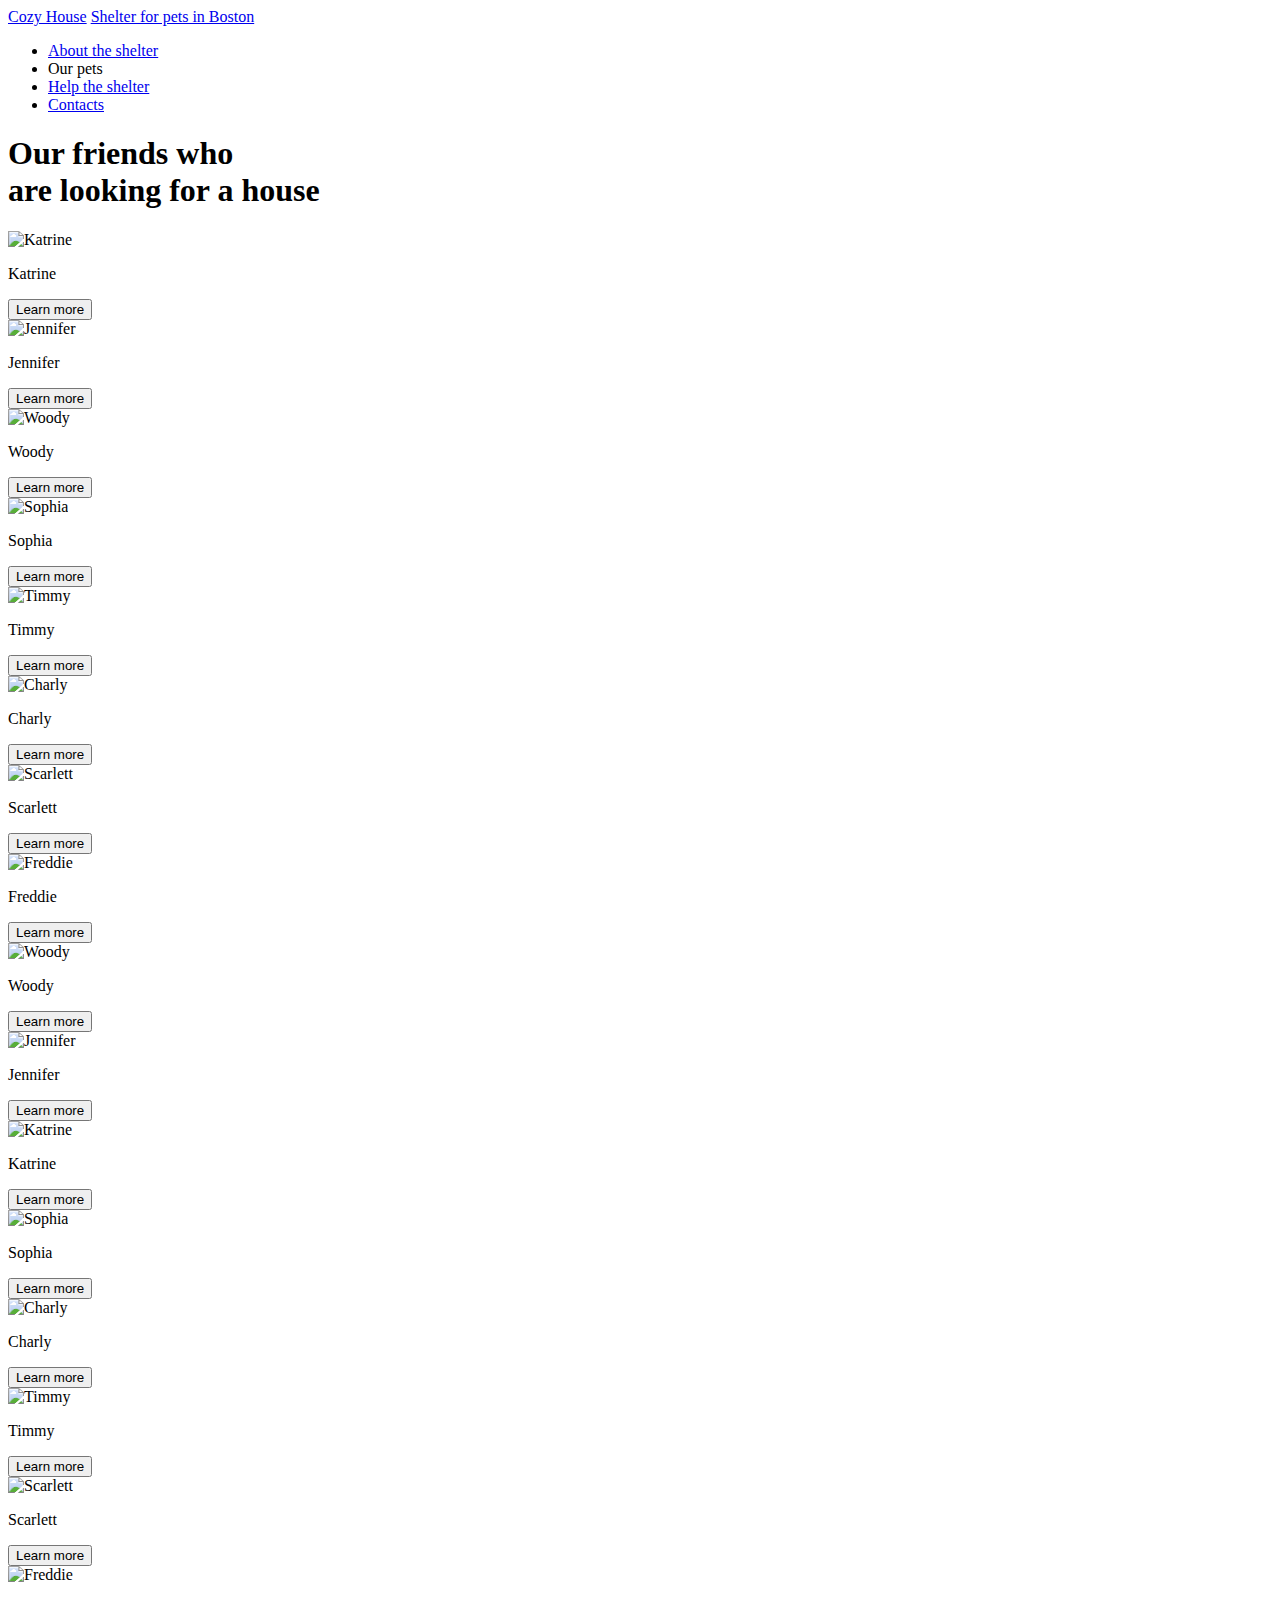
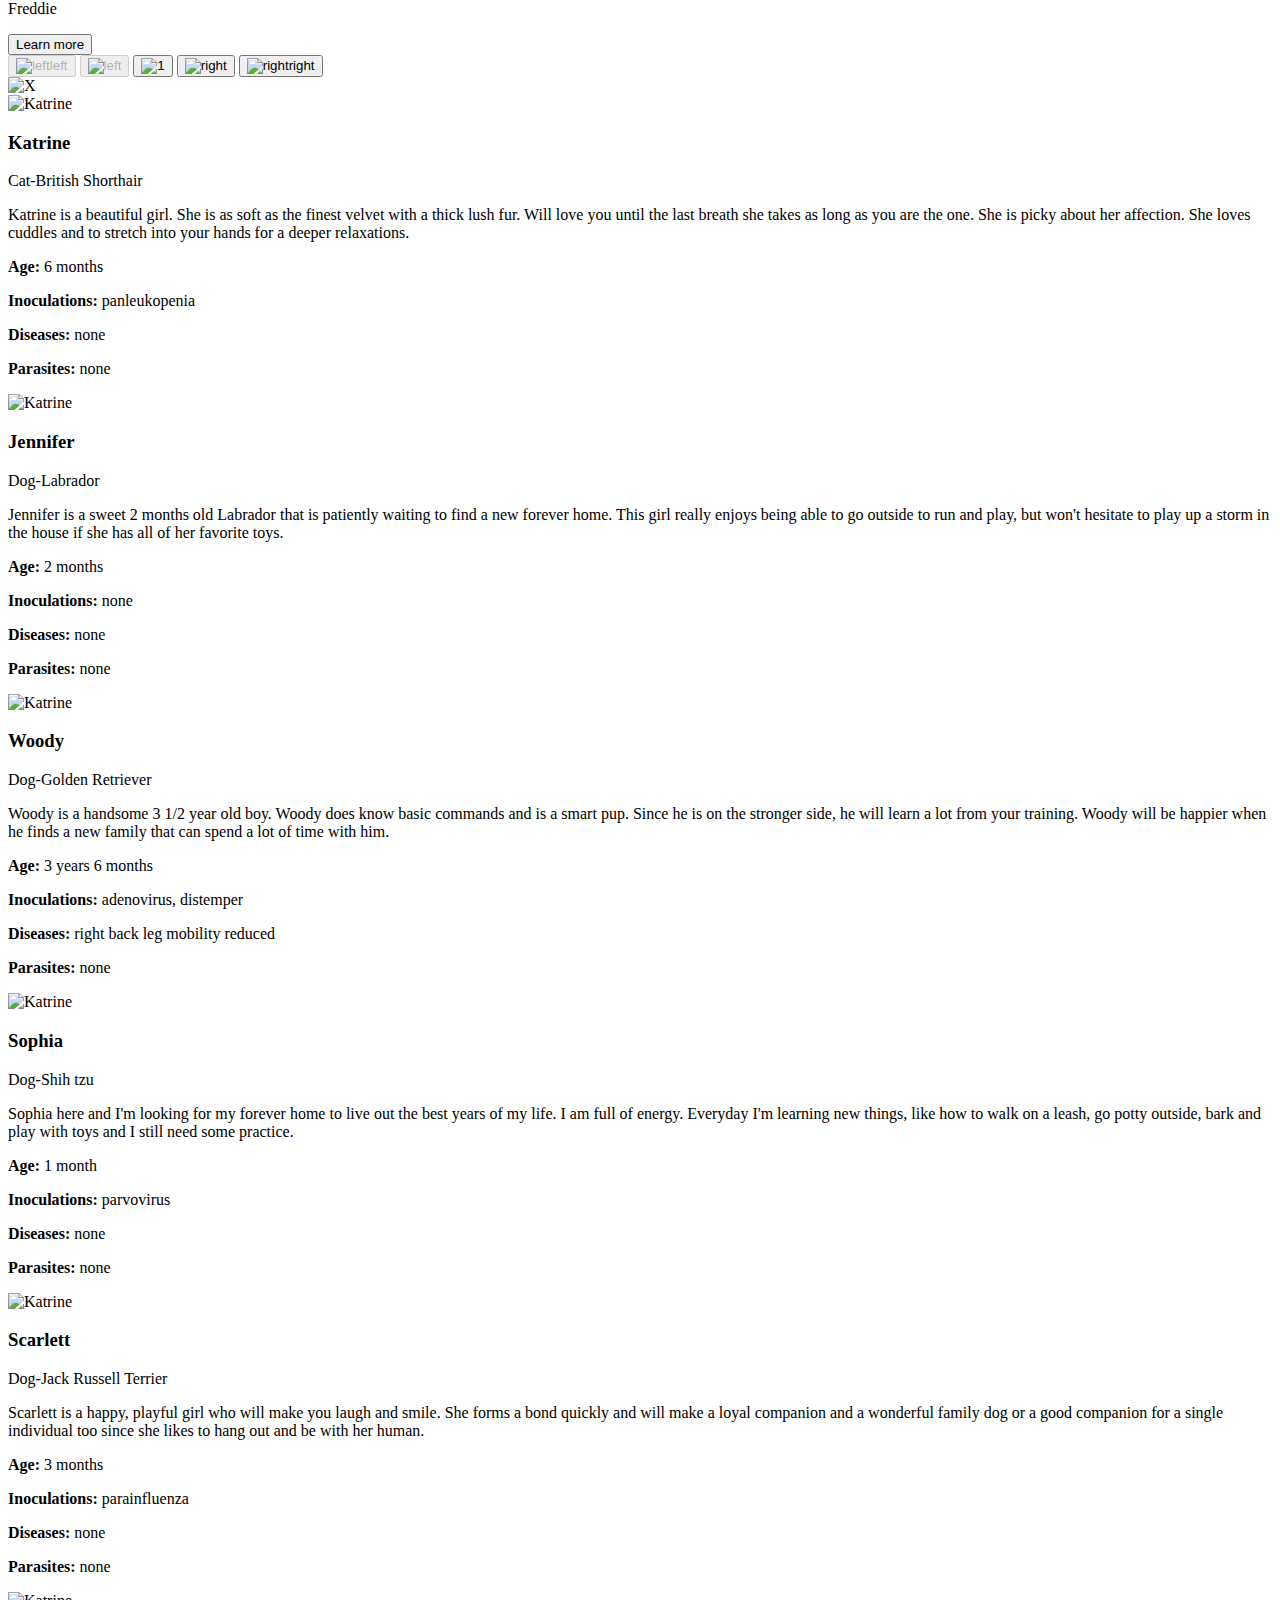
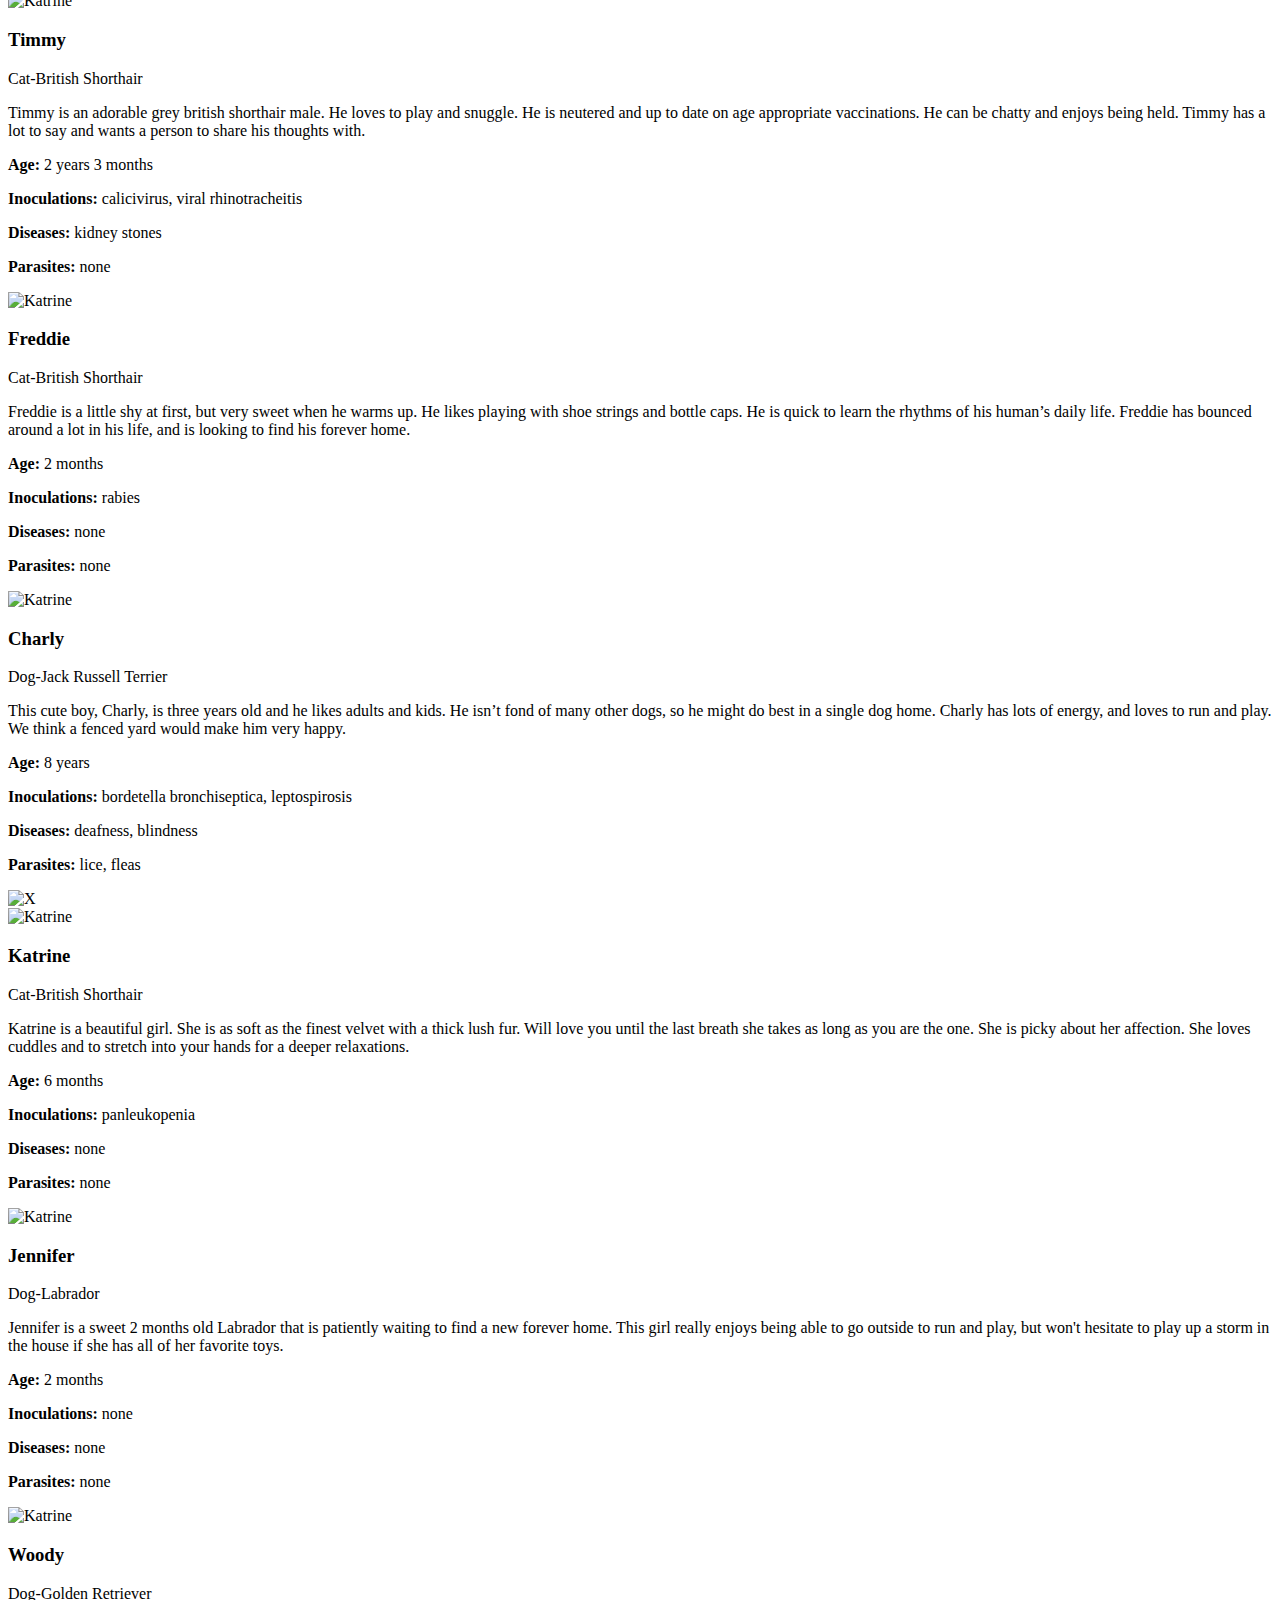
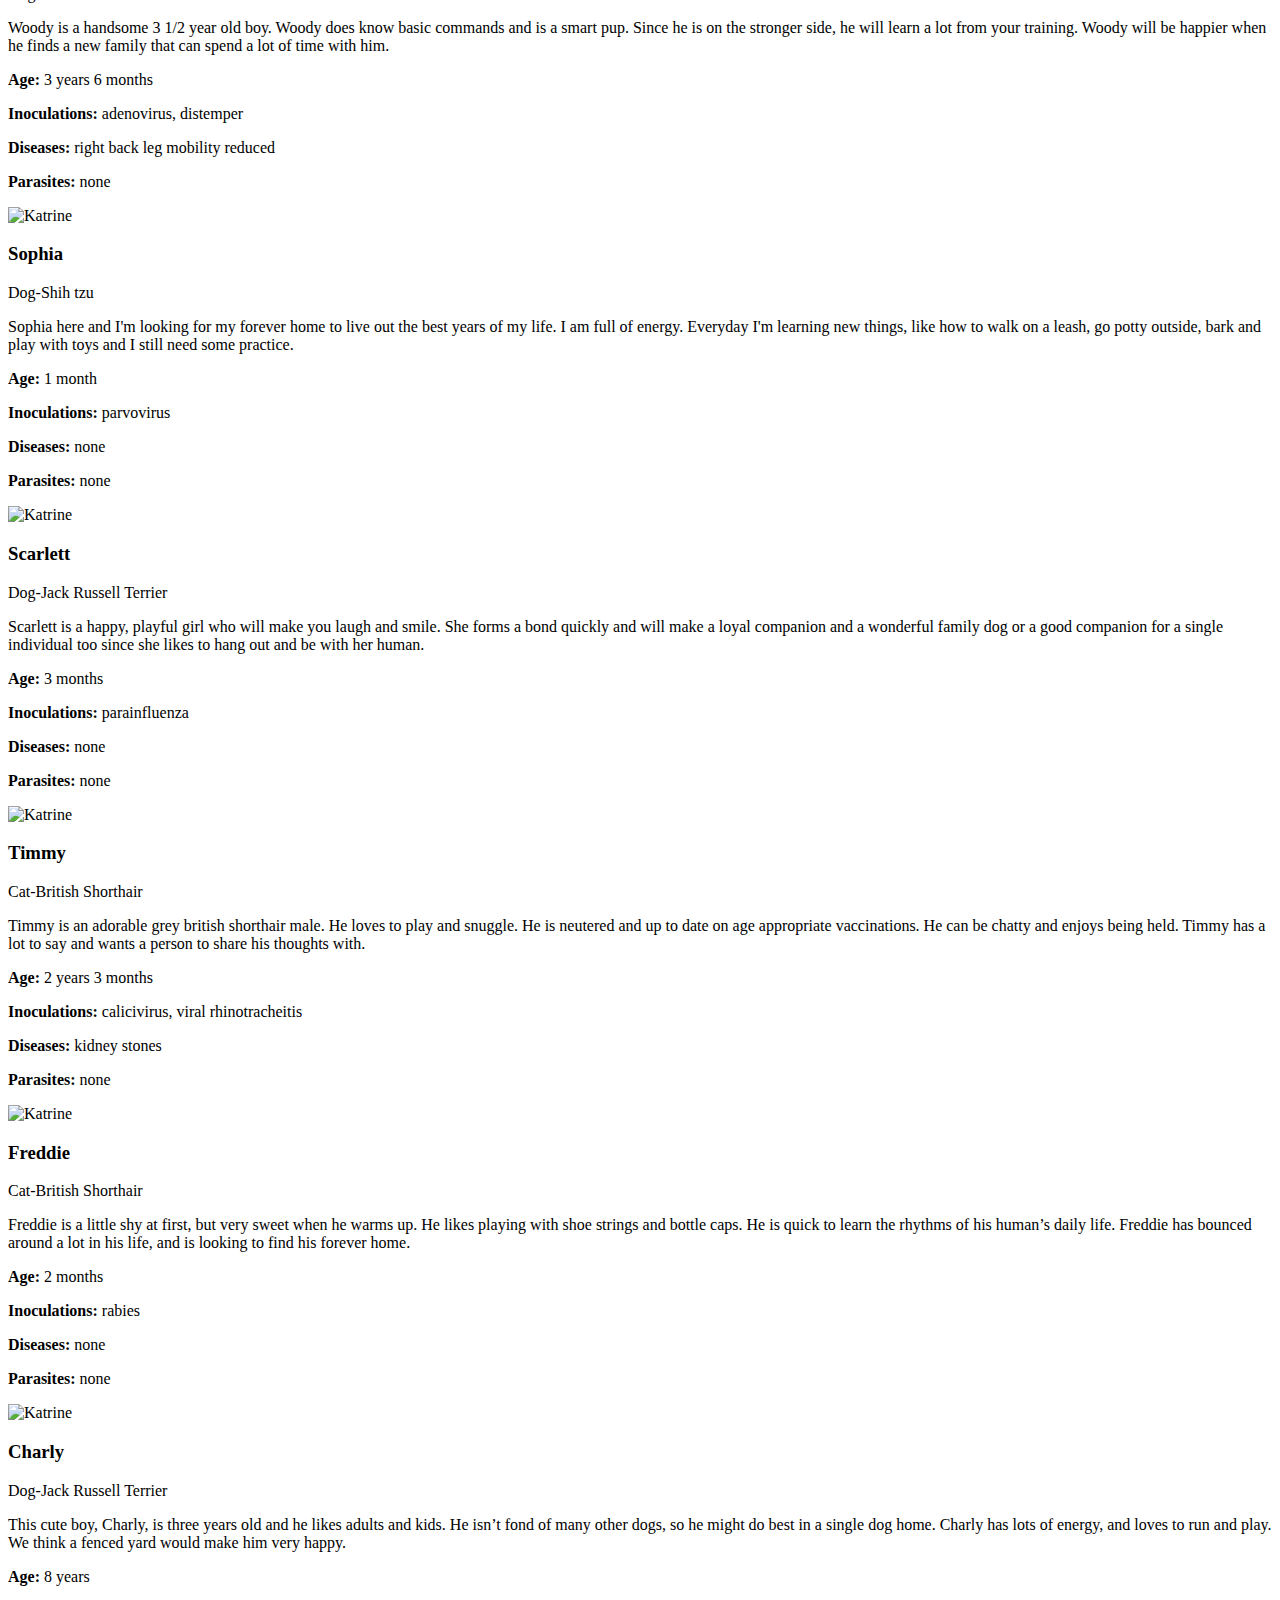
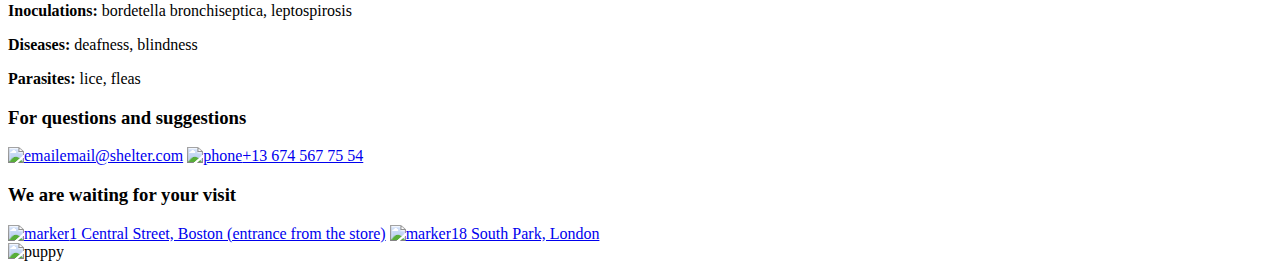
==== page.html @ 62022438 "feat: add html css js file" ====
<!DOCTYPE html>
<html lang="en">
<head>
    <meta charset="UTF-8">
    <meta http-equiv="X-UA-Compatible" content="IE=edge">
    <meta name="viewport" content="width=device-width, initial-scale=1.0">
    <title>Our pets</title>
    <link href="/danyn7-JSFE2023Q1/shelter/pagestyle.css" rel="stylesheet">
    <link rel="icon" href="/danyn7-JSFE2023Q1/shelter/favicon.ico">
</head>
<body>
    <div class="container">
        <header class="header">
            <div class="header__logo">
              <a class="header__logo__up" href="/danyn7-JSFE2023Q1/shelter/index.html">Cozy House</a>
              <a class="header__logo__down" href="/danyn7-JSFE2023Q1/shelter/index.html">Shelter for pets in Boston</a>
            </div>
            <nav class="navigation">
              <ul class="navigation__order">
                <li id="tap_mobile1"><a href="/danyn7-JSFE2023Q1/shelter/index.html" class="navigation__order__link navigation__order_interactive">About the shelter</a></li>
                <li class="navigation__order_underline" id="tap_mobile2"><a class="navigation__order__link navigation__order__link_color">Our pets</a></li>
                <li id="tap_mobile3"><a href="/danyn7-JSFE2023Q1/shelter/index.html#help-link" class="navigation__order__link navigation__order_interactive">Help the shelter</a></li>
                <li id="tap_mobile4"><a href="#footer-link" class="navigation__order__link navigation__order_interactive">Contacts</a></li>
              </ul>
            </nav>
            <span class="hamburger">
              <span class="hamburger__line"></span>
            </span>
        </header>
        <div class="ourfriends">
            <div class="ourfriends__container">
             
             <h1 class="ourfriends__text__h1">Our friends who <br> are looking for a house</h1>
             
             <div class="ourfriends__card">
              
               <div class="ourfriends__card__pet">
                  <div class="blocks">
                  <div class="block-flex">
                  <div class="ourfriends__card__pet__container" id="Pet11">
                      <img src="/danyn7-JSFE2023Q1/shelter/assets/img/pets-katrine.png" alt="Katrine">
                      <p class="ourfriends__card__pet__p">Katrine</p>
                      <button class="ourfriends__card__pet__button">Learn more</button>
                  </div>
                  <div class="ourfriends__card__pet__container" id="Pet22">
                      <img src="/danyn7-JSFE2023Q1/shelter/assets/img/pets-jennifer.png" alt="Jennifer">
                      <p class="ourfriends__card__pet__p">Jennifer</p>
                      <button class="ourfriends__card__pet__button">Learn more</button>
                  </div>
                  <div class="ourfriends__card__pet__container" id="Pet33">
                      <img src="/danyn7-JSFE2023Q1/shelter/assets/img/pets-woody.png" alt="Woody">
                      <p class="ourfriends__card__pet__p">Woody</p>
                      <button class="ourfriends__card__pet__button">Learn more</button>
                  </div>
                  <div class="ourfriends__card__pet__container mobile_delete" id="Pet44">
                    <img src="/danyn7-JSFE2023Q1/shelter/assets/img/sophia.png" alt="Sophia">
                    <p class="ourfriends__card__pet__p">Sophia</p>
                    <button class="ourfriends__card__pet__button">Learn more</button>
                </div>
                <div class="ourfriends__card__pet__container card_margin mobile_delete" id="Pet55">
                    <img src="/danyn7-JSFE2023Q1/shelter/assets/img/pets-timmy.png" alt="Timmy">
                    <p class="ourfriends__card__pet__p">Timmy</p>
                    <button class="ourfriends__card__pet__button">Learn more</button>
                </div>
                <div class="ourfriends__card__pet__container card_margin mobile_delete" id="Pet66">
                    <img src="/danyn7-JSFE2023Q1/shelter/assets/img/pets-charly.png" alt="Charly">
                    <p class="ourfriends__card__pet__p">Charly</p>
                    <button class="ourfriends__card__pet__button">Learn more</button>
                </div>
                <div class="ourfriends__card__pet__container card_margin tablet_mod mobile_delete" id="Pet77">
                    <img src="/danyn7-JSFE2023Q1/shelter/assets/img/pets-scarlet.png" alt="Scarlett">
                    <p class="ourfriends__card__pet__p">Scarlett</p>
                    <button class="ourfriends__card__pet__button">Learn more</button>
                </div>
                <div class="ourfriends__card__pet__container card_margin tablet_mod mobile_delete" id="Pet88">
                    <img src="/danyn7-JSFE2023Q1/shelter/assets/img/freddie.png" alt="Freddie">
                    <p class="ourfriends__card__pet__p">Freddie</p>
                    <button class="ourfriends__card__pet__button">Learn more</button>
                </div>
                </div>
                </div>
                <div class="blocks">
                  <div class="block-flex">
                  <div class="ourfriends__card__pet__container" id="Pet333">
                      <img src="/danyn7-JSFE2023Q1/shelter/assets/img/pets-woody.png" alt="Woody">
                      <p class="ourfriends__card__pet__p">Woody</p>
                      <button class="ourfriends__card__pet__button">Learn more</button>
                  </div>
                  <div class="ourfriends__card__pet__container" id="Pet222">
                      <img src="/danyn7-JSFE2023Q1/shelter/assets/img/pets-jennifer.png" alt="Jennifer">
                      <p class="ourfriends__card__pet__p">Jennifer</p>
                      <button class="ourfriends__card__pet__button">Learn more</button>
                  </div>
                  <div class="ourfriends__card__pet__container" id="Pet111">
                    <img src="/danyn7-JSFE2023Q1/shelter/assets/img/pets-katrine.png" alt="Katrine">
                    <p class="ourfriends__card__pet__p">Katrine</p>
                    <button class="ourfriends__card__pet__button">Learn more</button>
                  </div>
                  <div class="ourfriends__card__pet__container mobile_delete" id="Pet444">
                    <img src="/danyn7-JSFE2023Q1/shelter/assets/img/sophia.png" alt="Sophia">
                    <p class="ourfriends__card__pet__p">Sophia</p>
                    <button class="ourfriends__card__pet__button">Learn more</button>
                </div>
                
                <div class="ourfriends__card__pet__container card_margin mobile_delete" id="Pet666">
                    <img src="/danyn7-JSFE2023Q1/shelter/assets/img/pets-charly.png" alt="Charly">
                    <p class="ourfriends__card__pet__p">Charly</p>
                    <button class="ourfriends__card__pet__button">Learn more</button>
                </div>
                <div class="ourfriends__card__pet__container card_margin mobile_delete" id="Pet555">
                  <img src="/danyn7-JSFE2023Q1/shelter/assets/img/pets-timmy.png" alt="Timmy">
                  <p class="ourfriends__card__pet__p">Timmy</p>
                  <button class="ourfriends__card__pet__button">Learn more</button>
                </div>
                
                <div class="ourfriends__card__pet__container card_margin tablet_mod mobile_delete" id="Pet777">
                    <img src="/danyn7-JSFE2023Q1/shelter/assets/img/pets-scarlet.png" alt="Scarlett">
                    <p class="ourfriends__card__pet__p">Scarlett</p>
                    <button class="ourfriends__card__pet__button">Learn more</button>
                </div>
                <div class="ourfriends__card__pet__container card_margin tablet_mod mobile_delete" id="Pet888">
                    <img src="/danyn7-JSFE2023Q1/shelter/assets/img/freddie.png" alt="Freddie">
                    <p class="ourfriends__card__pet__p">Freddie</p>
                    <button class="ourfriends__card__pet__button">Learn more</button>
                </div>
                </div>
                </div>
               </div>
               
             </div>
             <div class="ourfriends__button">
               <button class="ourfriends__button__doubleleft" disabled="disabled" id="pagination-but-LL"><img src="/danyn7-JSFE2023Q1/shelter/assets/svg/leftleft.svg" alt="leftleft" id="pagination-but-LL-Img"></button>
               <button class="ourfriends__button__left" disabled="disabled" id="pagination-but-L" ><img src="/danyn7-JSFE2023Q1/shelter/assets/svg/left.svg" alt="left" id="pagination-but-L-Img"></button>
               <button class="ourfriends__button__1" id="pagination-but-1" ><img src="/danyn7-JSFE2023Q1/shelter/assets/svg/1.svg" alt="1"></button>
               <button class="ourfriends__button__right" id="pagination-but-R" ><img src="/danyn7-JSFE2023Q1/shelter/assets/svg/right.svg" alt="right" id="pagination-but-R-Img"></button>
               <button class="ourfriends__button__doubleright" id="pagination-but-RR"><img src="/danyn7-JSFE2023Q1/shelter/assets/svg/rightright.svg" alt="rightright" id="pagination-but-RR-Img"></button>
             </div>
            </div>
            <div class="hidden" id="closeIcon2"><img src="/danyn7-JSFE2023Q1/shelter/assets/svg/VectorX.svg" alt="X" class="VectorXXX"></div>
      <div class="hidden window_dark_close" id="pet11window">
      <div class="pet_window_img">
        <img src="/danyn7-JSFE2023Q1/shelter/assets/img/pets-katrine.png" alt="Katrine">
      </div> 
      <div class="pet_window_text">
        <div class="pet_window_text_container">
          <div class="pet_window_text_container_name">
          <h3 class="pet_window_text_container_h3">Katrine</h3>
          <p class="pet_window_text_container_p1">Cat-British Shorthair</p>
          </div>
          <div>
          <p class="pet_window_text_container_p2">Katrine is a beautiful girl. She is as soft as the finest velvet with a thick lush fur. Will love you until the last breath she takes as long as you are the one. She is picky about her affection. She loves cuddles and to stretch into your hands for a deeper relaxations.</p>
          </div>
          <div class="pet_window_text_container_age">
          <p class="pet_window_text_container_p3"><b>Age:</b> 6 months</p>
          <p class="pet_window_text_container_p4"><b>Inoculations:</b> panleukopenia</p>
          <p class="pet_window_text_container_p5"><b>Diseases:</b> none</p>
          <p class="pet_window_text_container_p6"><b>Parasites:</b> none</p>
          </div>
        </div>
      </div>
      </div>
      <div class="hidden" id="pet22window">
        <div class="pet_window_img">
          <img src="/danyn7-JSFE2023Q1/shelter/assets/img/pets-jennifer.png" alt="Katrine">
        </div> 
        <div class="pet_window_text">
          <div class="pet_window_text_container">
            <div class="pet_window_text_container_name">
            <h3 class="pet_window_text_container_h3">Jennifer</h3>
            <p class="pet_window_text_container_p1">Dog-Labrador</p>
            </div>
            <div>
            <p class="pet_window_text_container_p2">Jennifer is a sweet 2 months old Labrador that is patiently waiting to find a new forever home. This girl really enjoys being able to go outside to run and play, but won't hesitate to play up a storm in the house if she has all of her favorite toys.</p>
            </div>
            <div class="pet_window_text_container_age">
            <p class="pet_window_text_container_p3"><b>Age:</b> 2 months</p>
            <p class="pet_window_text_container_p4"><b>Inoculations:</b> none</p>
            <p class="pet_window_text_container_p5"><b>Diseases:</b> none</p>
            <p class="pet_window_text_container_p6"><b>Parasites:</b> none</p>
            </div>
          </div>
        </div>
        </div>
        <div class="hidden" id="pet33window">
          <div class="pet_window_img">
            <img src="/danyn7-JSFE2023Q1/shelter/assets/img/pets-woody.png" alt="Katrine">
          </div> 
          <div class="pet_window_text">
            <div class="pet_window_text_container">
              <div class="pet_window_text_container_name">
              <h3 class="pet_window_text_container_h3">Woody</h3>
              <p class="pet_window_text_container_p1">Dog-Golden Retriever</p>
              </div>
              <div>
              <p class="pet_window_text_container_p2">Woody is a handsome 3 1/2 year old boy. Woody does know basic commands and is a smart pup. Since he is on the stronger side, he will learn a lot from your training. Woody will be happier when he finds a new family that can spend a lot of time with him.</p>
              </div>
              <div class="pet_window_text_container_age">
              <p class="pet_window_text_container_p3"><b>Age:</b> 3 years 6 months</p>
              <p class="pet_window_text_container_p4"><b>Inoculations:</b> adenovirus, distemper</p>
              <p class="pet_window_text_container_p5"><b>Diseases:</b> right back leg mobility reduced</p>
              <p class="pet_window_text_container_p6"><b>Parasites:</b> none</p>
              </div>
            </div>
          </div>
          </div>
          <div class="hidden" id="pet44window">
            <div class="pet_window_img">
              <img src="/danyn7-JSFE2023Q1/shelter/assets/img/sophia.png" alt="Katrine">
            </div> 
            <div class="pet_window_text">
              <div class="pet_window_text_container">
                <div class="pet_window_text_container_name">
                <h3 class="pet_window_text_container_h3">Sophia</h3>
                <p class="pet_window_text_container_p1">Dog-Shih tzu</p>
                </div>
                <div>
                <p class="pet_window_text_container_p2">Sophia here and I'm looking for my forever home to live out the best years of my life. I am full of energy. Everyday I'm learning new things, like how to walk on a leash, go potty outside, bark and play with toys and I still need some practice.</p>
                </div>
                <div class="pet_window_text_container_age">
                <p class="pet_window_text_container_p3"><b>Age:</b> 1 month</p>
                <p class="pet_window_text_container_p4"><b>Inoculations:</b> parvovirus</p>
                <p class="pet_window_text_container_p5"><b>Diseases:</b> none</p>
                <p class="pet_window_text_container_p6"><b>Parasites:</b> none</p>
                </div>
              </div>
            </div>
            </div>
            <div class="hidden" id="pet55window">
              <div class="pet_window_img">
                <img src="/danyn7-JSFE2023Q1/shelter/assets/img/pets-scarlet.png" alt="Katrine">
              </div> 
              <div class="pet_window_text">
                <div class="pet_window_text_container">
                  <div class="pet_window_text_container_name">
                  <h3 class="pet_window_text_container_h3">Scarlett</h3>
                  <p class="pet_window_text_container_p1">Dog-Jack Russell Terrier</p>
                  </div>
                  <div>
                  <p class="pet_window_text_container_p2">Scarlett is a happy, playful girl who will make you laugh and smile. She forms a bond quickly and will make a loyal companion and a wonderful family dog or a good companion for a single individual too since she likes to hang out and be with her human.</p>
                  </div>
                  <div class="pet_window_text_container_age">
                  <p class="pet_window_text_container_p3"><b>Age:</b> 3 months</p>
                  <p class="pet_window_text_container_p4"><b>Inoculations:</b> parainfluenza</p>
                  <p class="pet_window_text_container_p5"><b>Diseases:</b> none</p>
                  <p class="pet_window_text_container_p6"><b>Parasites:</b> none</p>
                  </div>
                </div>
              </div>
              </div>
              <div class="hidden" id="pet66window">
                <div class="pet_window_img">
                  <img src="/danyn7-JSFE2023Q1/shelter/assets/img/pets-timmy.png" alt="Katrine">
                </div> 
                <div class="pet_window_text">
                  <div class="pet_window_text_container">
                    <div class="pet_window_text_container_name">
                    <h3 class="pet_window_text_container_h3">Timmy</h3>
                    <p class="pet_window_text_container_p1">Cat-British Shorthair</p>
                    </div>
                    <div>
                    <p class="pet_window_text_container_p2">Timmy is an adorable grey british shorthair male. He loves to play and snuggle. He is neutered and up to date on age appropriate vaccinations. He can be chatty and enjoys being held. Timmy has a lot to say and wants a person to share his thoughts with.</p>
                    </div>
                    <div class="pet_window_text_container_age">
                    <p class="pet_window_text_container_p3"><b>Age:</b> 2 years 3 months</p>
                    <p class="pet_window_text_container_p4"><b>Inoculations:</b> calicivirus, viral rhinotracheitis</p>
                    <p class="pet_window_text_container_p5"><b>Diseases:</b> kidney stones</p>
                    <p class="pet_window_text_container_p6"><b>Parasites:</b> none</p>
                    </div>
                  </div>
                </div>
                </div>
                <div class="hidden" id="pet77window">
                  <div class="pet_window_img">
                    <img src="/danyn7-JSFE2023Q1/shelter/assets/img/freddie.png" alt="Katrine">
                  </div> 
                  <div class="pet_window_text">
                    <div class="pet_window_text_container">
                      <div class="pet_window_text_container_name">
                      <h3 class="pet_window_text_container_h3">Freddie</h3>
                      <p class="pet_window_text_container_p1">Cat-British Shorthair</p>
                      </div>
                      <div>
                      <p class="pet_window_text_container_p2">Freddie is a little shy at first, but very sweet when he warms up. He likes playing with shoe strings and bottle caps. He is quick to learn the rhythms of his human’s daily life. Freddie has bounced around a lot in his life, and is looking to find his forever home.</p>
                      </div>
                      <div class="pet_window_text_container_age">
                      <p class="pet_window_text_container_p3"><b>Age:</b> 2 months</p>
                      <p class="pet_window_text_container_p4"><b>Inoculations:</b> rabies</p>
                      <p class="pet_window_text_container_p5"><b>Diseases:</b> none</p>
                      <p class="pet_window_text_container_p6"><b>Parasites:</b> none</p>
                      </div>
                    </div>
                  </div>
                  </div>
                  <div class="hidden" id="pet88window">
                    <div class="pet_window_img">
                      <img src="/danyn7-JSFE2023Q1/shelter/assets/img/pets-charly.png" alt="Katrine">
                    </div> 
                    <div class="pet_window_text">
                      <div class="pet_window_text_container">
                        <div class="pet_window_text_container_name">
                        <h3 class="pet_window_text_container_h3">Charly</h3>
                        <p class="pet_window_text_container_p1">Dog-Jack Russell Terrier</p>
                        </div>
                        <div>
                        <p class="pet_window_text_container_p2">This cute boy, Charly, is three years old and he likes adults and kids. He isn’t fond of many other dogs, so he might do best in a single dog home. Charly has lots of energy, and loves to run and play. We think a fenced yard would make him very happy.</p>
                        </div>
                        <div class="pet_window_text_container_age">
                        <p class="pet_window_text_container_p3"><b>Age:</b> 8 years</p>
                        <p class="pet_window_text_container_p4"><b>Inoculations:</b> bordetella bronchiseptica, leptospirosis</p>
                        <p class="pet_window_text_container_p5"><b>Diseases:</b> deafness, blindness</p>
                        <p class="pet_window_text_container_p6"><b>Parasites:</b> lice, fleas</p>
                        </div>
                      </div>
                    </div>
                    </div>
      <div class="hidden" id="closeIcon22"><img src="/danyn7-JSFE2023Q1/shelter/assets/svg/VectorX.svg" alt="X" class="VectorXXX"></div>
      <div class="hidden window_dark_close" id="pet111window">
      <div class="pet_window_img">
        <img src="/danyn7-JSFE2023Q1/shelter/assets/img/pets-katrine.png" alt="Katrine">
      </div> 
      <div class="pet_window_text">
        <div class="pet_window_text_container">
          <div class="pet_window_text_container_name">
          <h3 class="pet_window_text_container_h3">Katrine</h3>
          <p class="pet_window_text_container_p1">Cat-British Shorthair</p>
          </div>
          <div>
          <p class="pet_window_text_container_p2">Katrine is a beautiful girl. She is as soft as the finest velvet with a thick lush fur. Will love you until the last breath she takes as long as you are the one. She is picky about her affection. She loves cuddles and to stretch into your hands for a deeper relaxations.</p>
          </div>
          <div class="pet_window_text_container_age">
          <p class="pet_window_text_container_p3"><b>Age:</b> 6 months</p>
          <p class="pet_window_text_container_p4"><b>Inoculations:</b> panleukopenia</p>
          <p class="pet_window_text_container_p5"><b>Diseases:</b> none</p>
          <p class="pet_window_text_container_p6"><b>Parasites:</b> none</p>
          </div>
        </div>
      </div>
      </div>
      <div class="hidden" id="pet222window">
        <div class="pet_window_img">
          <img src="/danyn7-JSFE2023Q1/shelter/assets/img/pets-jennifer.png" alt="Katrine">
        </div> 
        <div class="pet_window_text">
          <div class="pet_window_text_container">
            <div class="pet_window_text_container_name">
            <h3 class="pet_window_text_container_h3">Jennifer</h3>
            <p class="pet_window_text_container_p1">Dog-Labrador</p>
            </div>
            <div>
            <p class="pet_window_text_container_p2">Jennifer is a sweet 2 months old Labrador that is patiently waiting to find a new forever home. This girl really enjoys being able to go outside to run and play, but won't hesitate to play up a storm in the house if she has all of her favorite toys.</p>
            </div>
            <div class="pet_window_text_container_age">
            <p class="pet_window_text_container_p3"><b>Age:</b> 2 months</p>
            <p class="pet_window_text_container_p4"><b>Inoculations:</b> none</p>
            <p class="pet_window_text_container_p5"><b>Diseases:</b> none</p>
            <p class="pet_window_text_container_p6"><b>Parasites:</b> none</p>
            </div>
          </div>
        </div>
        </div>
        <div class="hidden" id="pet333window">
          <div class="pet_window_img">
            <img src="/danyn7-JSFE2023Q1/shelter/assets/img/pets-woody.png" alt="Katrine">
          </div> 
          <div class="pet_window_text">
            <div class="pet_window_text_container">
              <div class="pet_window_text_container_name">
              <h3 class="pet_window_text_container_h3">Woody</h3>
              <p class="pet_window_text_container_p1">Dog-Golden Retriever</p>
              </div>
              <div>
              <p class="pet_window_text_container_p2">Woody is a handsome 3 1/2 year old boy. Woody does know basic commands and is a smart pup. Since he is on the stronger side, he will learn a lot from your training. Woody will be happier when he finds a new family that can spend a lot of time with him.</p>
              </div>
              <div class="pet_window_text_container_age">
              <p class="pet_window_text_container_p3"><b>Age:</b> 3 years 6 months</p>
              <p class="pet_window_text_container_p4"><b>Inoculations:</b> adenovirus, distemper</p>
              <p class="pet_window_text_container_p5"><b>Diseases:</b> right back leg mobility reduced</p>
              <p class="pet_window_text_container_p6"><b>Parasites:</b> none</p>
              </div>
            </div>
          </div>
          </div>
          <div class="hidden" id="pet444window">
            <div class="pet_window_img">
              <img src="/danyn7-JSFE2023Q1/shelter/assets/img/sophia.png" alt="Katrine">
            </div> 
            <div class="pet_window_text">
              <div class="pet_window_text_container">
                <div class="pet_window_text_container_name">
                <h3 class="pet_window_text_container_h3">Sophia</h3>
                <p class="pet_window_text_container_p1">Dog-Shih tzu</p>
                </div>
                <div>
                <p class="pet_window_text_container_p2">Sophia here and I'm looking for my forever home to live out the best years of my life. I am full of energy. Everyday I'm learning new things, like how to walk on a leash, go potty outside, bark and play with toys and I still need some practice.</p>
                </div>
                <div class="pet_window_text_container_age">
                <p class="pet_window_text_container_p3"><b>Age:</b> 1 month</p>
                <p class="pet_window_text_container_p4"><b>Inoculations:</b> parvovirus</p>
                <p class="pet_window_text_container_p5"><b>Diseases:</b> none</p>
                <p class="pet_window_text_container_p6"><b>Parasites:</b> none</p>
                </div>
              </div>
            </div>
            </div>
            <div class="hidden" id="pet555window">
              <div class="pet_window_img">
                <img src="/danyn7-JSFE2023Q1/shelter/assets/img/pets-scarlet.png" alt="Katrine">
              </div> 
              <div class="pet_window_text">
                <div class="pet_window_text_container">
                  <div class="pet_window_text_container_name">
                  <h3 class="pet_window_text_container_h3">Scarlett</h3>
                  <p class="pet_window_text_container_p1">Dog-Jack Russell Terrier</p>
                  </div>
                  <div>
                  <p class="pet_window_text_container_p2">Scarlett is a happy, playful girl who will make you laugh and smile. She forms a bond quickly and will make a loyal companion and a wonderful family dog or a good companion for a single individual too since she likes to hang out and be with her human.</p>
                  </div>
                  <div class="pet_window_text_container_age">
                  <p class="pet_window_text_container_p3"><b>Age:</b> 3 months</p>
                  <p class="pet_window_text_container_p4"><b>Inoculations:</b> parainfluenza</p>
                  <p class="pet_window_text_container_p5"><b>Diseases:</b> none</p>
                  <p class="pet_window_text_container_p6"><b>Parasites:</b> none</p>
                  </div>
                </div>
              </div>
              </div>
              <div class="hidden" id="pet666window">
                <div class="pet_window_img">
                  <img src="/danyn7-JSFE2023Q1/shelter/assets/img/pets-timmy.png" alt="Katrine">
                </div> 
                <div class="pet_window_text">
                  <div class="pet_window_text_container">
                    <div class="pet_window_text_container_name">
                    <h3 class="pet_window_text_container_h3">Timmy</h3>
                    <p class="pet_window_text_container_p1">Cat-British Shorthair</p>
                    </div>
                    <div>
                    <p class="pet_window_text_container_p2">Timmy is an adorable grey british shorthair male. He loves to play and snuggle. He is neutered and up to date on age appropriate vaccinations. He can be chatty and enjoys being held. Timmy has a lot to say and wants a person to share his thoughts with.</p>
                    </div>
                    <div class="pet_window_text_container_age">
                    <p class="pet_window_text_container_p3"><b>Age:</b> 2 years 3 months</p>
                    <p class="pet_window_text_container_p4"><b>Inoculations:</b> calicivirus, viral rhinotracheitis</p>
                    <p class="pet_window_text_container_p5"><b>Diseases:</b> kidney stones</p>
                    <p class="pet_window_text_container_p6"><b>Parasites:</b> none</p>
                    </div>
                  </div>
                </div>
                </div>
                <div class="hidden" id="pet777window">
                  <div class="pet_window_img">
                    <img src="/danyn7-JSFE2023Q1/shelter/assets/img/freddie.png" alt="Katrine">
                  </div> 
                  <div class="pet_window_text">
                    <div class="pet_window_text_container">
                      <div class="pet_window_text_container_name">
                      <h3 class="pet_window_text_container_h3">Freddie</h3>
                      <p class="pet_window_text_container_p1">Cat-British Shorthair</p>
                      </div>
                      <div>
                      <p class="pet_window_text_container_p2">Freddie is a little shy at first, but very sweet when he warms up. He likes playing with shoe strings and bottle caps. He is quick to learn the rhythms of his human’s daily life. Freddie has bounced around a lot in his life, and is looking to find his forever home.</p>
                      </div>
                      <div class="pet_window_text_container_age">
                      <p class="pet_window_text_container_p3"><b>Age:</b> 2 months</p>
                      <p class="pet_window_text_container_p4"><b>Inoculations:</b> rabies</p>
                      <p class="pet_window_text_container_p5"><b>Diseases:</b> none</p>
                      <p class="pet_window_text_container_p6"><b>Parasites:</b> none</p>
                      </div>
                    </div>
                  </div>
                  </div>
                  <div class="hidden" id="pet888window">
                    <div class="pet_window_img">
                      <img src="/danyn7-JSFE2023Q1/shelter/assets/img/pets-charly.png" alt="Katrine">
                    </div> 
                    <div class="pet_window_text">
                      <div class="pet_window_text_container">
                        <div class="pet_window_text_container_name">
                        <h3 class="pet_window_text_container_h3">Charly</h3>
                        <p class="pet_window_text_container_p1">Dog-Jack Russell Terrier</p>
                        </div>
                        <div>
                        <p class="pet_window_text_container_p2">This cute boy, Charly, is three years old and he likes adults and kids. He isn’t fond of many other dogs, so he might do best in a single dog home. Charly has lots of energy, and loves to run and play. We think a fenced yard would make him very happy.</p>
                        </div>
                        <div class="pet_window_text_container_age">
                        <p class="pet_window_text_container_p3"><b>Age:</b> 8 years</p>
                        <p class="pet_window_text_container_p4"><b>Inoculations:</b> bordetella bronchiseptica, leptospirosis</p>
                        <p class="pet_window_text_container_p5"><b>Diseases:</b> deafness, blindness</p>
                        <p class="pet_window_text_container_p6"><b>Parasites:</b> lice, fleas</p>
                        </div>
                      </div>
                    </div>
                    </div>
          </div>
          <footer class="footer" id="footer-link">
            <div class="footer__container">
              <div class="footer__text1">
                  <h3 class="footer__text1__h3">For questions and suggestions</h3>
                  <a class="footer__text1__a1" href="mailto:email@shelter.com"><img src="/danyn7-JSFE2023Q1/shelter/assets/svg/icon-email.svg" alt="email" class="email"><span class="email__text">email@shelter.com</span></a>
                  <a class="footer__text1__a2" href="tel:+136745677554"><img src="/danyn7-JSFE2023Q1/shelter/assets/svg/icon-phone.svg" alt="phone" class="phone"><span class="phone__text">+13 674 567 75 54</span></a>
              </div>
              <div class="footer__text2">
                  <h3 class="footer__text2__h3">We are waiting for your visit</h3>
                  <a class="footer__text2__a1" href="https://yandex.ru/maps/-/CCUSnKQ8GC" target="_blank"><img src="/danyn7-JSFE2023Q1/shelter/assets/svg/icon-marker.svg" alt="marker" class="marker"><span class="marker__text1">1 Central Street, Boston (entrance from the store)</span></a>
                  <a class="footer__text2__a2" href="https://yandex.ru/maps/-/CCUSnKUZ3D" target="_blank"><img src="/danyn7-JSFE2023Q1/shelter/assets/svg/icon-marker.svg" alt="marker" class="marker"><span class="marker__text2">18 South Park, London</span></a>
              </div>
              <div class="footer__image">
                  <img src="/danyn7-JSFE2023Q1/shelter/assets/img/footer-puppy.png" alt="puppy" class="footer__image__img">
              </div>
            </div>
          </footer>

    </div>
<script src="/danyn7-JSFE2023Q1/shelter/index.js"></script>
<script src="/danyn7-JSFE2023Q1/shelter/app.js"></script>      
</body>
</html>
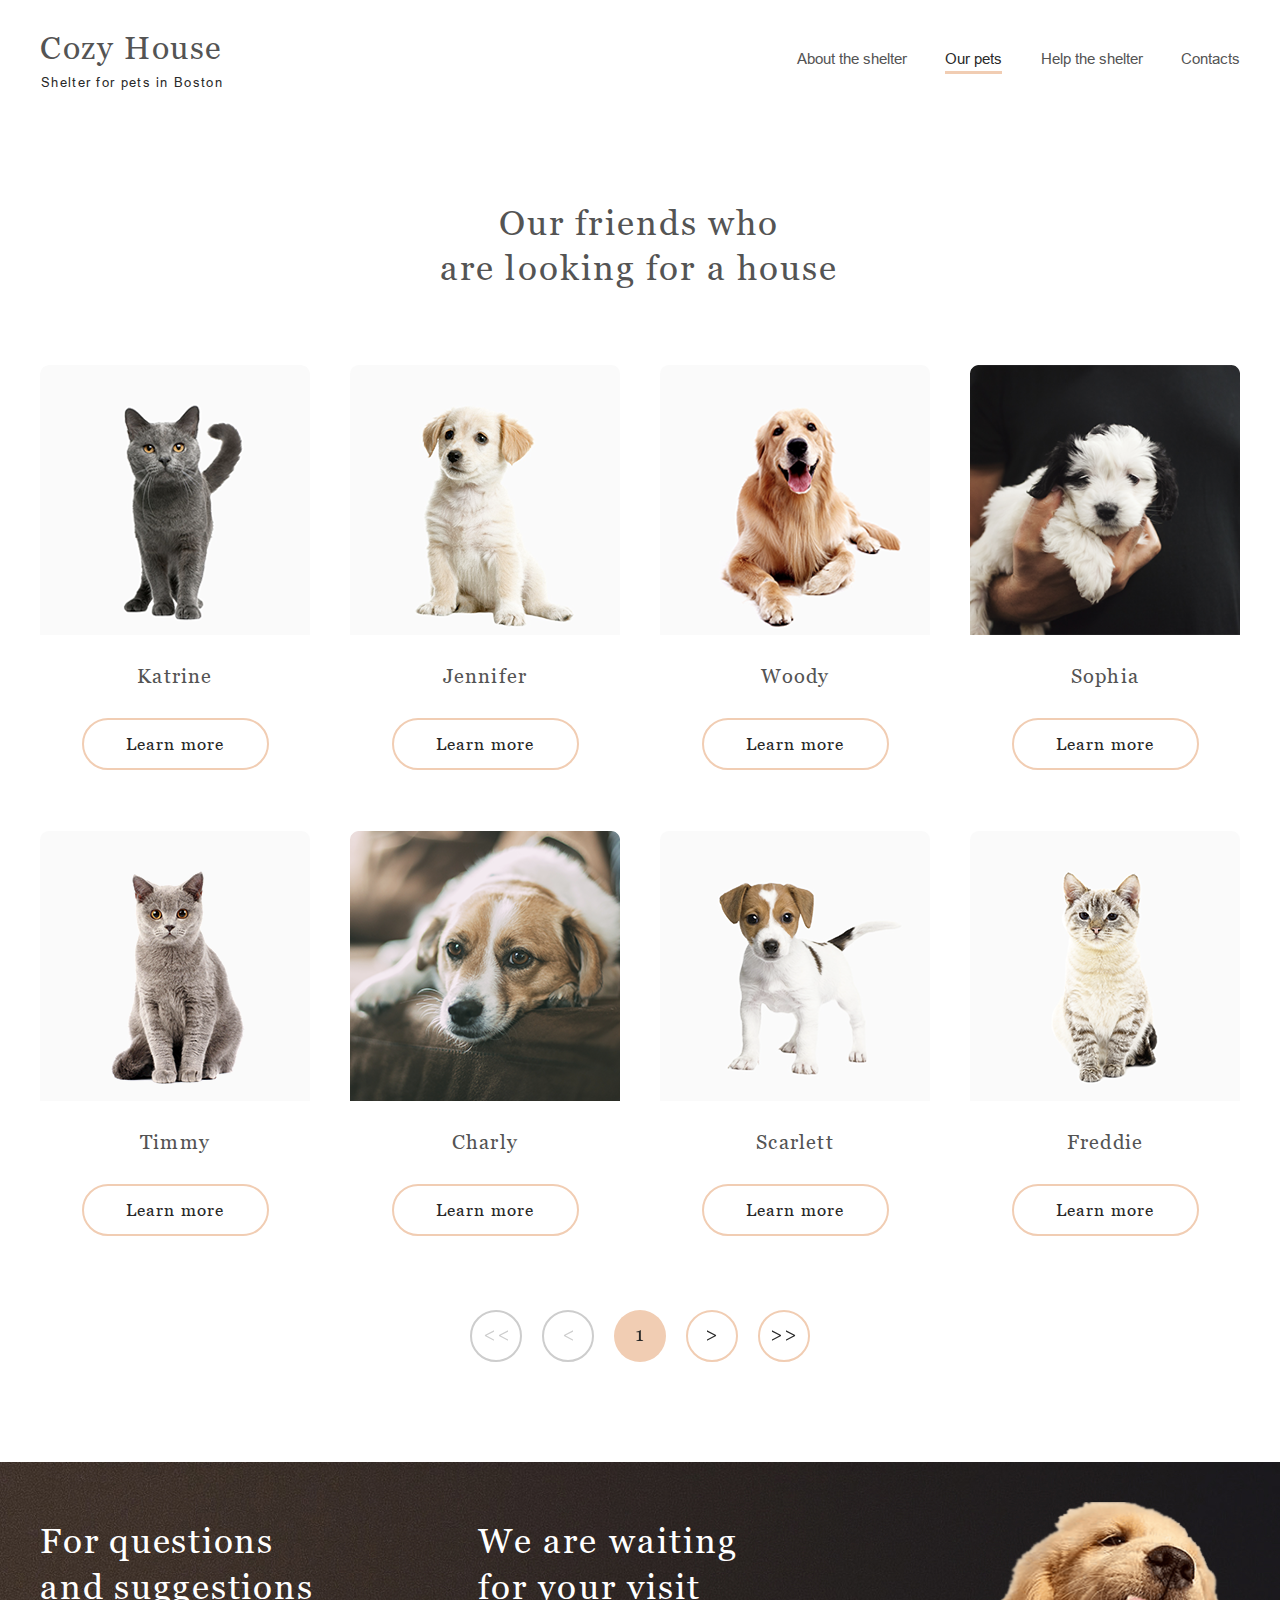
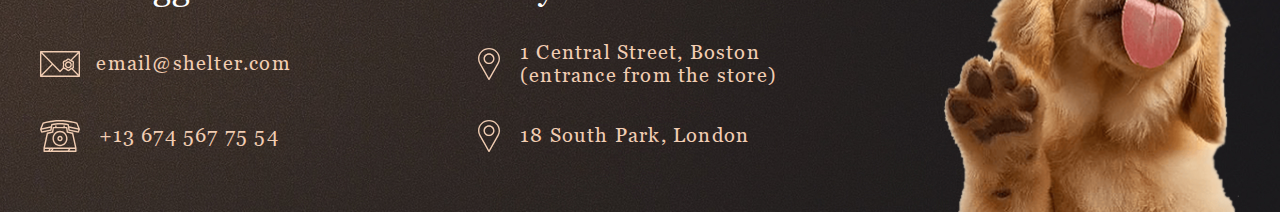
==== commit ecac5da4: "fix: change path" ====
--- a/page.html
+++ b/page.html
@@ -5,21 +5,21 @@
     <meta http-equiv="X-UA-Compatible" content="IE=edge">
     <meta name="viewport" content="width=device-width, initial-scale=1.0">
     <title>Our pets</title>
-    <link href="/danyn7-JSFE2023Q1/shelter/pagestyle.css" rel="stylesheet">
-    <link rel="icon" href="/danyn7-JSFE2023Q1/shelter/favicon.ico">
+    <link href="pagestyle.css" rel="stylesheet">
+    <link rel="icon" href="favicon.ico">
 </head>
 <body>
     <div class="container">
         <header class="header">
             <div class="header__logo">
-              <a class="header__logo__up" href="/danyn7-JSFE2023Q1/shelter/index.html">Cozy House</a>
-              <a class="header__logo__down" href="/danyn7-JSFE2023Q1/shelter/index.html">Shelter for pets in Boston</a>
+              <a class="header__logo__up" href="index.html">Cozy House</a>
+              <a class="header__logo__down" href="index.html">Shelter for pets in Boston</a>
             </div>
             <nav class="navigation">
               <ul class="navigation__order">
-                <li id="tap_mobile1"><a href="/danyn7-JSFE2023Q1/shelter/index.html" class="navigation__order__link navigation__order_interactive">About the shelter</a></li>
+                <li id="tap_mobile1"><a href="index.html" class="navigation__order__link navigation__order_interactive">About the shelter</a></li>
                 <li class="navigation__order_underline" id="tap_mobile2"><a class="navigation__order__link navigation__order__link_color">Our pets</a></li>
-                <li id="tap_mobile3"><a href="/danyn7-JSFE2023Q1/shelter/index.html#help-link" class="navigation__order__link navigation__order_interactive">Help the shelter</a></li>
+                <li id="tap_mobile3"><a href="index.html#help-link" class="navigation__order__link navigation__order_interactive">Help the shelter</a></li>
                 <li id="tap_mobile4"><a href="#footer-link" class="navigation__order__link navigation__order_interactive">Contacts</a></li>
               </ul>
             </nav>
@@ -38,42 +38,42 @@
                   <div class="blocks">
                   <div class="block-flex">
                   <div class="ourfriends__card__pet__container" id="Pet11">
-                      <img src="/danyn7-JSFE2023Q1/shelter/assets/img/pets-katrine.png" alt="Katrine">
+                      <img src="assets/img/pets-katrine.png" alt="Katrine">
                       <p class="ourfriends__card__pet__p">Katrine</p>
                       <button class="ourfriends__card__pet__button">Learn more</button>
                   </div>
                   <div class="ourfriends__card__pet__container" id="Pet22">
-                      <img src="/danyn7-JSFE2023Q1/shelter/assets/img/pets-jennifer.png" alt="Jennifer">
+                      <img src="assets/img/pets-jennifer.png" alt="Jennifer">
                       <p class="ourfriends__card__pet__p">Jennifer</p>
                       <button class="ourfriends__card__pet__button">Learn more</button>
                   </div>
                   <div class="ourfriends__card__pet__container" id="Pet33">
-                      <img src="/danyn7-JSFE2023Q1/shelter/assets/img/pets-woody.png" alt="Woody">
+                      <img src="assets/img/pets-woody.png" alt="Woody">
                       <p class="ourfriends__card__pet__p">Woody</p>
                       <button class="ourfriends__card__pet__button">Learn more</button>
                   </div>
                   <div class="ourfriends__card__pet__container mobile_delete" id="Pet44">
-                    <img src="/danyn7-JSFE2023Q1/shelter/assets/img/sophia.png" alt="Sophia">
+                    <img src="assets/img/sophia.png" alt="Sophia">
                     <p class="ourfriends__card__pet__p">Sophia</p>
                     <button class="ourfriends__card__pet__button">Learn more</button>
                 </div>
                 <div class="ourfriends__card__pet__container card_margin mobile_delete" id="Pet55">
-                    <img src="/danyn7-JSFE2023Q1/shelter/assets/img/pets-timmy.png" alt="Timmy">
+                    <img src="assets/img/pets-timmy.png" alt="Timmy">
                     <p class="ourfriends__card__pet__p">Timmy</p>
                     <button class="ourfriends__card__pet__button">Learn more</button>
                 </div>
                 <div class="ourfriends__card__pet__container card_margin mobile_delete" id="Pet66">
-                    <img src="/danyn7-JSFE2023Q1/shelter/assets/img/pets-charly.png" alt="Charly">
+                    <img src="assets/img/pets-charly.png" alt="Charly">
                     <p class="ourfriends__card__pet__p">Charly</p>
                     <button class="ourfriends__card__pet__button">Learn more</button>
                 </div>
                 <div class="ourfriends__card__pet__container card_margin tablet_mod mobile_delete" id="Pet77">
-                    <img src="/danyn7-JSFE2023Q1/shelter/assets/img/pets-scarlet.png" alt="Scarlett">
+                    <img src="assets/img/pets-scarlet.png" alt="Scarlett">
                     <p class="ourfriends__card__pet__p">Scarlett</p>
                     <button class="ourfriends__card__pet__button">Learn more</button>
                 </div>
                 <div class="ourfriends__card__pet__container card_margin tablet_mod mobile_delete" id="Pet88">
-                    <img src="/danyn7-JSFE2023Q1/shelter/assets/img/freddie.png" alt="Freddie">
+                    <img src="assets/img/freddie.png" alt="Freddie">
                     <p class="ourfriends__card__pet__p">Freddie</p>
                     <button class="ourfriends__card__pet__button">Learn more</button>
                 </div>
@@ -82,44 +82,44 @@
                 <div class="blocks">
                   <div class="block-flex">
                   <div class="ourfriends__card__pet__container" id="Pet333">
-                      <img src="/danyn7-JSFE2023Q1/shelter/assets/img/pets-woody.png" alt="Woody">
+                      <img src="assets/img/pets-woody.png" alt="Woody">
                       <p class="ourfriends__card__pet__p">Woody</p>
                       <button class="ourfriends__card__pet__button">Learn more</button>
                   </div>
                   <div class="ourfriends__card__pet__container" id="Pet222">
-                      <img src="/danyn7-JSFE2023Q1/shelter/assets/img/pets-jennifer.png" alt="Jennifer">
+                      <img src="assets/img/pets-jennifer.png" alt="Jennifer">
                       <p class="ourfriends__card__pet__p">Jennifer</p>
                       <button class="ourfriends__card__pet__button">Learn more</button>
                   </div>
                   <div class="ourfriends__card__pet__container" id="Pet111">
-                    <img src="/danyn7-JSFE2023Q1/shelter/assets/img/pets-katrine.png" alt="Katrine">
+                    <img src="assets/img/pets-katrine.png" alt="Katrine">
                     <p class="ourfriends__card__pet__p">Katrine</p>
                     <button class="ourfriends__card__pet__button">Learn more</button>
                   </div>
                   <div class="ourfriends__card__pet__container mobile_delete" id="Pet444">
-                    <img src="/danyn7-JSFE2023Q1/shelter/assets/img/sophia.png" alt="Sophia">
+                    <img src="assets/img/sophia.png" alt="Sophia">
                     <p class="ourfriends__card__pet__p">Sophia</p>
                     <button class="ourfriends__card__pet__button">Learn more</button>
                 </div>
                 
                 <div class="ourfriends__card__pet__container card_margin mobile_delete" id="Pet666">
-                    <img src="/danyn7-JSFE2023Q1/shelter/assets/img/pets-charly.png" alt="Charly">
+                    <img src="assets/img/pets-charly.png" alt="Charly">
                     <p class="ourfriends__card__pet__p">Charly</p>
                     <button class="ourfriends__card__pet__button">Learn more</button>
                 </div>
                 <div class="ourfriends__card__pet__container card_margin mobile_delete" id="Pet555">
-                  <img src="/danyn7-JSFE2023Q1/shelter/assets/img/pets-timmy.png" alt="Timmy">
+                  <img src="assets/img/pets-timmy.png" alt="Timmy">
                   <p class="ourfriends__card__pet__p">Timmy</p>
                   <button class="ourfriends__card__pet__button">Learn more</button>
                 </div>
                 
                 <div class="ourfriends__card__pet__container card_margin tablet_mod mobile_delete" id="Pet777">
-                    <img src="/danyn7-JSFE2023Q1/shelter/assets/img/pets-scarlet.png" alt="Scarlett">
+                    <img src="assets/img/pets-scarlet.png" alt="Scarlett">
                     <p class="ourfriends__card__pet__p">Scarlett</p>
                     <button class="ourfriends__card__pet__button">Learn more</button>
                 </div>
                 <div class="ourfriends__card__pet__container card_margin tablet_mod mobile_delete" id="Pet888">
-                    <img src="/danyn7-JSFE2023Q1/shelter/assets/img/freddie.png" alt="Freddie">
+                    <img src="assets/img/freddie.png" alt="Freddie">
                     <p class="ourfriends__card__pet__p">Freddie</p>
                     <button class="ourfriends__card__pet__button">Learn more</button>
                 </div>
@@ -129,17 +129,17 @@
                
              </div>
              <div class="ourfriends__button">
-               <button class="ourfriends__button__doubleleft" disabled="disabled" id="pagination-but-LL"><img src="/danyn7-JSFE2023Q1/shelter/assets/svg/leftleft.svg" alt="leftleft" id="pagination-but-LL-Img"></button>
-               <button class="ourfriends__button__left" disabled="disabled" id="pagination-but-L" ><img src="/danyn7-JSFE2023Q1/shelter/assets/svg/left.svg" alt="left" id="pagination-but-L-Img"></button>
-               <button class="ourfriends__button__1" id="pagination-but-1" ><img src="/danyn7-JSFE2023Q1/shelter/assets/svg/1.svg" alt="1"></button>
-               <button class="ourfriends__button__right" id="pagination-but-R" ><img src="/danyn7-JSFE2023Q1/shelter/assets/svg/right.svg" alt="right" id="pagination-but-R-Img"></button>
-               <button class="ourfriends__button__doubleright" id="pagination-but-RR"><img src="/danyn7-JSFE2023Q1/shelter/assets/svg/rightright.svg" alt="rightright" id="pagination-but-RR-Img"></button>
+               <button class="ourfriends__button__doubleleft" disabled="disabled" id="pagination-but-LL"><img src="assets/svg/leftleft.svg" alt="leftleft" id="pagination-but-LL-Img"></button>
+               <button class="ourfriends__button__left" disabled="disabled" id="pagination-but-L" ><img src="assets/svg/left.svg" alt="left" id="pagination-but-L-Img"></button>
+               <button class="ourfriends__button__1" id="pagination-but-1" ><img src="assets/svg/1.svg" alt="1"></button>
+               <button class="ourfriends__button__right" id="pagination-but-R" ><img src="assets/svg/right.svg" alt="right" id="pagination-but-R-Img"></button>
+               <button class="ourfriends__button__doubleright" id="pagination-but-RR"><img src="assets/svg/rightright.svg" alt="rightright" id="pagination-but-RR-Img"></button>
              </div>
             </div>
-            <div class="hidden" id="closeIcon2"><img src="/danyn7-JSFE2023Q1/shelter/assets/svg/VectorX.svg" alt="X" class="VectorXXX"></div>
+            <div class="hidden" id="closeIcon2"><img src="assets/svg/VectorX.svg" alt="X" class="VectorXXX"></div>
       <div class="hidden window_dark_close" id="pet11window">
       <div class="pet_window_img">
-        <img src="/danyn7-JSFE2023Q1/shelter/assets/img/pets-katrine.png" alt="Katrine">
+        <img src="assets/img/pets-katrine.png" alt="Katrine">
       </div> 
       <div class="pet_window_text">
         <div class="pet_window_text_container">
@@ -161,7 +161,7 @@
       </div>
       <div class="hidden" id="pet22window">
         <div class="pet_window_img">
-          <img src="/danyn7-JSFE2023Q1/shelter/assets/img/pets-jennifer.png" alt="Katrine">
+          <img src="assets/img/pets-jennifer.png" alt="Katrine">
         </div> 
         <div class="pet_window_text">
           <div class="pet_window_text_container">
@@ -183,7 +183,7 @@
         </div>
         <div class="hidden" id="pet33window">
           <div class="pet_window_img">
-            <img src="/danyn7-JSFE2023Q1/shelter/assets/img/pets-woody.png" alt="Katrine">
+            <img src="assets/img/pets-woody.png" alt="Katrine">
           </div> 
           <div class="pet_window_text">
             <div class="pet_window_text_container">
@@ -205,7 +205,7 @@
           </div>
           <div class="hidden" id="pet44window">
             <div class="pet_window_img">
-              <img src="/danyn7-JSFE2023Q1/shelter/assets/img/sophia.png" alt="Katrine">
+              <img src="assets/img/sophia.png" alt="Katrine">
             </div> 
             <div class="pet_window_text">
               <div class="pet_window_text_container">
@@ -227,7 +227,7 @@
             </div>
             <div class="hidden" id="pet55window">
               <div class="pet_window_img">
-                <img src="/danyn7-JSFE2023Q1/shelter/assets/img/pets-scarlet.png" alt="Katrine">
+                <img src="assets/img/pets-scarlet.png" alt="Katrine">
               </div> 
               <div class="pet_window_text">
                 <div class="pet_window_text_container">
@@ -249,7 +249,7 @@
               </div>
               <div class="hidden" id="pet66window">
                 <div class="pet_window_img">
-                  <img src="/danyn7-JSFE2023Q1/shelter/assets/img/pets-timmy.png" alt="Katrine">
+                  <img src="assets/img/pets-timmy.png" alt="Katrine">
                 </div> 
                 <div class="pet_window_text">
                   <div class="pet_window_text_container">
@@ -271,7 +271,7 @@
                 </div>
                 <div class="hidden" id="pet77window">
                   <div class="pet_window_img">
-                    <img src="/danyn7-JSFE2023Q1/shelter/assets/img/freddie.png" alt="Katrine">
+                    <img src="assets/img/freddie.png" alt="Katrine">
                   </div> 
                   <div class="pet_window_text">
                     <div class="pet_window_text_container">
@@ -293,7 +293,7 @@
                   </div>
                   <div class="hidden" id="pet88window">
                     <div class="pet_window_img">
-                      <img src="/danyn7-JSFE2023Q1/shelter/assets/img/pets-charly.png" alt="Katrine">
+                      <img src="assets/img/pets-charly.png" alt="Katrine">
                     </div> 
                     <div class="pet_window_text">
                       <div class="pet_window_text_container">
@@ -313,10 +313,10 @@
                       </div>
                     </div>
                     </div>
-      <div class="hidden" id="closeIcon22"><img src="/danyn7-JSFE2023Q1/shelter/assets/svg/VectorX.svg" alt="X" class="VectorXXX"></div>
+      <div class="hidden" id="closeIcon22"><img src="assets/svg/VectorX.svg" alt="X" class="VectorXXX"></div>
       <div class="hidden window_dark_close" id="pet111window">
       <div class="pet_window_img">
-        <img src="/danyn7-JSFE2023Q1/shelter/assets/img/pets-katrine.png" alt="Katrine">
+        <img src="assets/img/pets-katrine.png" alt="Katrine">
       </div> 
       <div class="pet_window_text">
         <div class="pet_window_text_container">
@@ -338,7 +338,7 @@
       </div>
       <div class="hidden" id="pet222window">
         <div class="pet_window_img">
-          <img src="/danyn7-JSFE2023Q1/shelter/assets/img/pets-jennifer.png" alt="Katrine">
+          <img src="assets/img/pets-jennifer.png" alt="Katrine">
         </div> 
         <div class="pet_window_text">
           <div class="pet_window_text_container">
@@ -360,7 +360,7 @@
         </div>
         <div class="hidden" id="pet333window">
           <div class="pet_window_img">
-            <img src="/danyn7-JSFE2023Q1/shelter/assets/img/pets-woody.png" alt="Katrine">
+            <img src="assets/img/pets-woody.png" alt="Katrine">
           </div> 
           <div class="pet_window_text">
             <div class="pet_window_text_container">
@@ -382,7 +382,7 @@
           </div>
           <div class="hidden" id="pet444window">
             <div class="pet_window_img">
-              <img src="/danyn7-JSFE2023Q1/shelter/assets/img/sophia.png" alt="Katrine">
+              <img src="assets/img/sophia.png" alt="Katrine">
             </div> 
             <div class="pet_window_text">
               <div class="pet_window_text_container">
@@ -404,7 +404,7 @@
             </div>
             <div class="hidden" id="pet555window">
               <div class="pet_window_img">
-                <img src="/danyn7-JSFE2023Q1/shelter/assets/img/pets-scarlet.png" alt="Katrine">
+                <img src="assets/img/pets-scarlet.png" alt="Katrine">
               </div> 
               <div class="pet_window_text">
                 <div class="pet_window_text_container">
@@ -426,7 +426,7 @@
               </div>
               <div class="hidden" id="pet666window">
                 <div class="pet_window_img">
-                  <img src="/danyn7-JSFE2023Q1/shelter/assets/img/pets-timmy.png" alt="Katrine">
+                  <img src="assets/img/pets-timmy.png" alt="Katrine">
                 </div> 
                 <div class="pet_window_text">
                   <div class="pet_window_text_container">
@@ -448,7 +448,7 @@
                 </div>
                 <div class="hidden" id="pet777window">
                   <div class="pet_window_img">
-                    <img src="/danyn7-JSFE2023Q1/shelter/assets/img/freddie.png" alt="Katrine">
+                    <img src="assets/img/freddie.png" alt="Katrine">
                   </div> 
                   <div class="pet_window_text">
                     <div class="pet_window_text_container">
@@ -470,7 +470,7 @@
                   </div>
                   <div class="hidden" id="pet888window">
                     <div class="pet_window_img">
-                      <img src="/danyn7-JSFE2023Q1/shelter/assets/img/pets-charly.png" alt="Katrine">
+                      <img src="assets/img/pets-charly.png" alt="Katrine">
                     </div> 
                     <div class="pet_window_text">
                       <div class="pet_window_text_container">
@@ -495,22 +495,22 @@
             <div class="footer__container">
               <div class="footer__text1">
                   <h3 class="footer__text1__h3">For questions and suggestions</h3>
-                  <a class="footer__text1__a1" href="mailto:email@shelter.com"><img src="/danyn7-JSFE2023Q1/shelter/assets/svg/icon-email.svg" alt="email" class="email"><span class="email__text">email@shelter.com</span></a>
-                  <a class="footer__text1__a2" href="tel:+136745677554"><img src="/danyn7-JSFE2023Q1/shelter/assets/svg/icon-phone.svg" alt="phone" class="phone"><span class="phone__text">+13 674 567 75 54</span></a>
+                  <a class="footer__text1__a1" href="mailto:email@shelter.com"><img src="assets/svg/icon-email.svg" alt="email" class="email"><span class="email__text">email@shelter.com</span></a>
+                  <a class="footer__text1__a2" href="tel:+136745677554"><img src="assets/svg/icon-phone.svg" alt="phone" class="phone"><span class="phone__text">+13 674 567 75 54</span></a>
               </div>
               <div class="footer__text2">
                   <h3 class="footer__text2__h3">We are waiting for your visit</h3>
-                  <a class="footer__text2__a1" href="https://yandex.ru/maps/-/CCUSnKQ8GC" target="_blank"><img src="/danyn7-JSFE2023Q1/shelter/assets/svg/icon-marker.svg" alt="marker" class="marker"><span class="marker__text1">1 Central Street, Boston (entrance from the store)</span></a>
-                  <a class="footer__text2__a2" href="https://yandex.ru/maps/-/CCUSnKUZ3D" target="_blank"><img src="/danyn7-JSFE2023Q1/shelter/assets/svg/icon-marker.svg" alt="marker" class="marker"><span class="marker__text2">18 South Park, London</span></a>
+                  <a class="footer__text2__a1" href="https://yandex.ru/maps/-/CCUSnKQ8GC" target="_blank"><img src="assets/svg/icon-marker.svg" alt="marker" class="marker"><span class="marker__text1">1 Central Street, Boston (entrance from the store)</span></a>
+                  <a class="footer__text2__a2" href="https://yandex.ru/maps/-/CCUSnKUZ3D" target="_blank"><img src="assets/svg/icon-marker.svg" alt="marker" class="marker"><span class="marker__text2">18 South Park, London</span></a>
               </div>
               <div class="footer__image">
-                  <img src="/danyn7-JSFE2023Q1/shelter/assets/img/footer-puppy.png" alt="puppy" class="footer__image__img">
+                  <img src="assets/img/footer-puppy.png" alt="puppy" class="footer__image__img">
               </div>
             </div>
           </footer>
 
     </div>
-<script src="/danyn7-JSFE2023Q1/shelter/index.js"></script>
-<script src="/danyn7-JSFE2023Q1/shelter/app.js"></script>      
+<script src="index.js"></script>
+<script src="app.js"></script>      
 </body>
 </html>--- a/pagestyle.css
+++ b/pagestyle.css
@@ -0,0 +1,1542 @@
+
+@font-face {
+    font-family: 'Arial';
+    src: url(assets/fonts/arial/arial-regular.ttf);
+}
+
+@font-face {
+    font-family: 'Georgia';
+    src: url(assets/fonts/georgia/georgia-regular.ttf);
+}
+
+
+.container {
+    margin: 0 auto;
+    width: 80em;
+    height: 113.25em;
+    display: flex;
+    flex-direction: column;
+    align-items: center;
+}
+
+body {
+    margin-top: 0;
+    
+}
+
+html {
+    box-sizing: border-box;
+}
+
+
+.header__logo__up {
+    font-family: 'Georgia';
+    font-style: normal;
+    font-weight: 400;
+    font-size: 32px;
+    line-height: 110%;
+    display: flex;
+    align-items: center;
+    letter-spacing: 0.05em;
+    color: #545454;
+    margin-top: 0;
+    margin-bottom: 0;
+    text-decoration: none;
+}
+
+
+.header__logo__down {
+    font-family: 'Arial';
+    font-style: normal;
+    font-weight: 400;
+    font-size: 13px;
+    line-height: 15px;
+    display: flex;
+    align-items: center;
+    letter-spacing: 0.1em;
+    color: #292929;;
+    margin-top: 0;
+    margin-bottom: 0;
+    justify-content: center;
+    text-decoration: none;
+}
+
+
+.header__logo {
+    display: flex;
+    flex-direction: column;
+    gap: 10px;
+    width: 15.33%;
+    height: 100%;
+}
+
+
+.header {
+    display: flex;
+    justify-content: space-between;
+    width: 93.75%;
+    align-items: center;
+    margin-top: 30px;
+}
+
+
+.navigation__order {
+    list-style-type: none;
+    display: flex;
+    justify-content: space-between;
+    padding: 0;
+}
+
+
+.navigation__order__link {
+    text-decoration: none;
+    font-family: 'Arial';
+    font-style: normal;
+    font-weight: 400;
+    font-size: 15px;
+    line-height: 160%;
+    color: #545454;
+}
+
+
+.navigation {
+    width: 36.91%;
+}
+
+
+.navigation__order__link_color {
+    color: #292929;
+    
+}
+
+
+.navigation__order_underline {
+    border-bottom: 3px solid #F1CDB3;
+    
+}
+
+
+body {
+    margin-top: 0;
+}
+
+
+.footer {
+    width: 100%;
+    height: 350px;
+    display: flex;
+    background-color: radial-gradient(110.67% 538.64% at 5.73% 50%, #513D2F 0%, #1A1A1C 100%), #211F20;
+    background-image: url(assets/img/footer-background.jpg);
+    align-items: center;
+    justify-content: center;
+    margin-top: 30px;
+}
+
+
+.footer__container {
+    width: 93.75%;
+    height: 88.57%;
+    display: flex;
+    justify-content: space-between;
+    margin-top: 40px;
+    
+}
+
+
+.footer__text1 {
+    width: 23.16%;
+    height: 75.48%;
+    display: flex;
+    flex-direction: column;
+    justify-content: space-between;
+    margin-top: 16px;
+}
+
+
+.footer__text2 {
+    width: 25.16%;
+    height: 75.48%;
+    display: flex;
+    flex-direction: column;
+    justify-content: space-between;
+    margin-top: 16px;
+}
+
+
+.footer__text1__h3 {
+    font-family: 'Georgia';
+    font-style: normal;
+    font-weight: 400;
+    font-size: 35px;
+    line-height: 130%;
+    letter-spacing: 0.05em;
+    color: #FFFFFF;
+    margin: 0;
+    width: 100%;
+    height: 38.46%;
+}
+
+
+.footer__text2__h3 {
+    font-family: 'Georgia';
+    font-style: normal;
+    font-weight: 400;
+    font-size: 35px;
+    line-height: 130%;
+    letter-spacing: 0.06em;
+    color: #FFFFFF;
+    margin: 0;
+    width: 89.40%;
+    height: 38.46%;
+}
+
+
+.footer__text1__a1 {
+    width: 90.28%;
+    height: 13.67%;
+    display: flex;
+    align-items: center;
+    justify-content: space-between;
+    text-decoration: none;
+}
+
+
+.footer__text1__a2 {
+    display: flex;
+    align-items: center;
+    justify-content: space-between;
+    width: 85.97%;
+    height: 13.67%;
+    text-decoration: none;
+}
+
+
+.email {
+    width: 40px;
+    height: 32px;
+}
+
+
+.phone {
+    width: 40px;
+    height: 32px;
+}
+
+
+.email__text {
+    font-family: 'Georgia';
+    font-style: normal;
+    font-weight: 400;
+    font-size: 20px;
+    line-height: 115%;
+    letter-spacing: 0.06em;
+    color: #F1CDB3;
+}
+
+
+.phone__text {
+    font-family: 'Georgia';
+    font-style: normal;
+    font-weight: 400;
+    font-size: 20px;
+    line-height: 115%;
+    letter-spacing: 0.06em;
+    color: #F1CDB3;
+}
+
+
+.marker {
+    width: 22px;
+    height: 32px;
+}
+
+
+.marker__text1 {
+    font-family: 'Georgia';
+    font-style: normal;
+    font-weight: 400;
+    font-size: 20px;
+    line-height: 115%;
+    letter-spacing: 0.06em;
+    color: #F1CDB3;
+}
+
+
+.marker__text2 {
+    font-family: 'Georgia';
+    font-style: normal;
+    font-weight: 400;
+    font-size: 20px;
+    line-height: 115%;
+    letter-spacing: 0.06em;
+    color: #F1CDB3;
+
+}
+
+
+.footer__text2__a1{
+    width: 100%;
+    display: flex;
+    align-items: center;
+    gap: 20px;
+    text-decoration: none;
+}
+
+
+.footer__text2__a2 {
+    width: 100%;
+    display: flex;
+    align-items: center;
+    gap: 20px;
+    text-decoration: none;
+}
+
+
+.ourfriends__container {
+    width: 93.75%;
+    height: 86.58%;
+    display: flex;
+    flex-direction: column;
+    align-items: center;
+    justify-content: space-between;
+    margin-top: 40px;
+}
+
+
+.ourfriends {
+    width: 100%;
+    height: 1342px;
+    display: flex;
+    justify-content: center;
+    align-items: center;
+}
+
+
+.ourfriends__text__h1 {
+    width: 33.33%;
+    height: 7.74%;
+    font-family: 'Georgia';
+    font-style: normal;
+    font-weight: 400;
+    font-size: 35px;
+    line-height: 130%;
+    display: flex;
+    align-items: center;
+    text-align: center;
+    letter-spacing: 0.06em;
+    color: #545454;
+    margin: 0;
+}
+
+
+.ourfriends__card {
+    width: 100%;
+    height: 80.03%;
+    
+}
+
+
+.card_margin {
+    margin-top: 21px;
+}
+
+
+.ourfriends__card__pet {
+    display: flex;
+    justify-content: space-between;
+    gap: 40px;
+    flex-wrap: wrap;
+    margin-top: 15px;
+
+}
+
+
+.ourfriends__card__pet__container {
+    width: 270px;
+    height: 46.77%;
+    display: flex;
+    flex-direction: column;
+    align-items: center;
+    justify-content: flex-start;
+    gap: 30px;
+
+}
+
+
+.ourfriends__card__pet__p {
+    font-family: 'Georgia';
+    font-style: normal;
+    font-weight: 400;
+    font-size: 20px;
+    line-height: 23px;
+    display: flex;
+    align-items: center;
+    text-align: center;
+    letter-spacing: 0.06em;
+    color: #545454;
+    margin: 0;
+}
+
+
+.ourfriends__card__pet__button {
+    width: 187px;
+    height: 52px;
+    border: 2px solid #F1CDB3;
+    border-radius: 100px;
+    background-color: transparent;
+    font-family: 'Georgia';
+    font-style: normal;
+    font-weight: 400;
+    font-size: 17px;
+    line-height: 130%;
+    letter-spacing: 0.06em;
+    color: #292929;
+
+}
+
+
+.ourfriends__card__button {
+    width: 52px;
+    height: 52px;
+    border: 2px solid #F1CDB3;
+    border-radius: 100px;
+    background-color: transparent;
+}
+
+
+.ourfriends__button__but {
+    width: 261px;
+    height: 52px;
+    background: #F1CDB3;
+    border-radius: 100px;
+    font-family: 'Georgia';
+    font-style: normal;
+    font-weight: 400;
+    font-size: 17px;
+    line-height: 130%;
+    letter-spacing: 0.06em;
+    color: #292929;
+    border-color: transparent;
+}
+
+
+.ourfriends__button__1 {
+    width: 52px;
+    height: 52px;
+    background: #F1CDB3;
+    border-radius: 100px;
+    border-color: transparent;
+}
+
+
+.ourfriends__card__button_flex {
+    display: flex;
+    justify-content: center;
+    align-items: center;
+}
+
+
+.ourfriends__button__doubleleft {
+    width: 52px;
+    height: 52px;
+    background: transparent;
+    border: 2px solid #CDCDCD;
+    border-radius: 100px;
+}
+
+
+    .ourfriends__button__left {
+    width: 52px;
+    height: 52px;
+    background: transparent;
+    border: 2px solid #CDCDCD;
+    border-radius: 100px;
+}
+
+
+.ourfriends__button__doubleright {
+    width: 52px;
+    height: 52px;
+    background: transparent;
+    border: 2px solid #F1CDB3;
+    border-radius: 100px;
+}
+
+
+.ourfriends__button__right {
+    width: 52px;
+    height: 52px;
+    background: transparent;
+    border: 2px solid #F1CDB3;
+    border-radius: 100px;
+}
+
+
+.ourfriends__button {
+    width: 28.33%;
+    height: 4.47%;
+    display: flex;
+    justify-content: space-between;
+}
+
+
+.ourfriends__card__pet__container {
+    cursor: pointer;
+}
+
+
+.ourfriends__card__pet__container:hover .ourfriends__card__pet__button {
+    background-color: #FDDCC4;
+    transition: all 0.2s ease-in;
+}
+
+
+.ourfriends__card__pet__container:hover {
+  box-shadow: 0px 2px 35px 14px rgba(13, 13, 13, 0.04);
+}
+
+
+html {
+    scroll-behavior: smooth;                                  
+}
+
+
+.footer__text1__a1:hover {
+    cursor: pointer;
+    transform: scale(1.1);
+    transition: all 0.2s ease-in;
+}
+
+
+.footer__text1__a2:hover {
+    cursor: pointer;
+    transform: scale(1.1);
+    transition: all 0.2s ease-in;
+}
+
+
+.footer__text2__a1:hover {
+    cursor: pointer;
+    transform: scale(1.1);
+    transition: all 0.2s ease-in;
+}
+
+
+.footer__text2__a2:hover {
+    cursor: pointer;
+    transform: scale(1.1);
+    transition: all 0.2s ease-in;
+}
+
+
+.header__logo__up:hover {
+    cursor: pointer;
+    color: #FDDCC4;
+    transition: all 0.2s ease-in;
+    }
+    
+
+.header__logo__down:hover {
+    cursor: pointer;
+    color: #FDDCC4;
+    transition: all 0.2s ease-in;
+    }
+
+
+.navigation__order_interactive:hover {
+        cursor: pointer;
+        color: #292929;
+        transition: all 0.2s ease-in;
+    }
+
+.ourfriends__button__1:hover {
+        cursor: pointer;
+        background-color: #FDDCC4;
+        transition: all 0.2s ease-in;
+    }
+
+
+.ourfriends__button__right:hover {
+        cursor: pointer;
+        background-color: #FDDCC4;
+        transition: all 0.2s ease-in;
+    }
+
+    
+.ourfriends__button__doubleright:hover {
+        cursor: pointer;
+        background-color: #FDDCC4;
+        transition: all 0.2s ease-in;
+    }
+
+    @media (max-width: 768px) {
+        .container {
+         width: 48em;
+         height: 155.75em;
+        }
+
+        .header {
+            width: 92.18%;
+            height: 2.41%;
+            margin-top: 3.9%;
+           }
+        
+        .header__logo {
+            width: 26%;
+           }
+         
+        .navigation {
+            width: 62.6%;
+           }
+        
+        .ourfriends {
+            height: 1733px;
+        }
+
+        .tablet_mod {
+            display: none;
+        }
+        
+        .ourfriends__container {
+            width: 708px;
+            height: 1603px;
+            margin-top: 46px;
+            padding-top: 20px;
+            gap: 30px;
+            justify-content: center;
+}
+        
+
+        .ourfriends__text__h1 {
+            width: 400px;
+            height: 90px;
+        }
+
+        .ourfriends__card {
+            width: 580px;
+            height: 1365px;
+        }
+
+        .ourfriends__button {
+            width: 340px;
+            height: 52px;
+            margin-top: 10px;
+        }
+
+        .ourfriends__card__pet__container {
+            width: 270px;
+            height: 435px;
+        }
+
+        .card_margin {
+            margin-top: 0;
+        }
+
+        .ourfriends__card__pet {
+            row-gap: 30px;
+            margin-top: 0;
+        }
+
+        .footer {
+            height: 639px;
+            background: url(assets/img/footer-background768our.jpg);
+        }
+
+        .footer__container {
+            width: 92.2%;
+            height: 100%;
+            margin-top: 0;
+           }
+        
+           .footer__text1 {
+            height: 36.65%;
+            width: 39.3%;
+            height: 234px;
+            width: 278px;
+            position: absolute;
+            margin-left: 35px;
+            margin-top: 31px;
+           }
+        
+           .footer__text2 {
+            height: 36.65%;
+            width: 47.9%;
+            height: 36.65%;
+            width: 47.9%;
+            margin-left: 372px;
+            margin-top: 32px;
+        }
+        
+        
+           .footer__image {
+            position: absolute;
+            width: 300px;
+            height: 310px;
+            margin-top: 329px;
+            margin-left: 203px; 
+           }
+
+           .hamburger {
+            display: none;
+           }
+
+        
+    }
+    
+    @media (max-width: 320px) {
+        .container {
+         width: 20em;
+         height: 161.125em;
+        }
+
+        .hamburger {
+            margin-top: 0.7%;
+            display: inline-block; 
+            position: relative;
+            width: 10.8%;
+            height: 37%;
+            cursor: pointer;
+            transition: all 1s ease 0s;
+          }
+        
+          .hamburger:before { 
+            top: 0; 
+            left: 0;
+          }
+          .hamburger:after { 
+            bottom: 0; 
+            left: 0;
+          }
+    
+          .hamburger__line, .hamburger:after, .hamburger:before { 
+            content: "";
+            background-color: #F1CDB3;
+            display: inline-block;
+            height: 2px;
+            width: 100%;
+            position: absolute;
+          }
+    
+          .hamburger__line {
+            top: calc(50% - 1.5px); 
+            left: 0;
+          }
+    
+          
+    
+          .navigation {
+            position: fixed;
+            top: 0;
+            right: 0;
+            width: 320px;
+            height: 100%;
+            background-color: rgba(0, 0, 0, 0.9);
+            transition: all 1s ease 0s;
+            overflow: auto;
+            transform: translate(100%, 0px);
+            
+          }
+    
+          .active {
+            transform: translate(0px, 0px);
+          }
+    
+          .navigation__order {
+            display: flex;
+            flex-direction: column;
+            width: 243px;
+            height: 327px;
+            justify-content: center;
+            align-items: center;
+            gap: 40px;
+            margin-top: 158px;
+            margin-left: 39px;
+          }
+    
+          .navigation__order__link {
+            font-family: 'Arial';
+            font-style: normal;
+            font-weight: 400;
+            font-size: 32px;
+            line-height: 160%;
+          }
+    
+          .lock {
+            overflow: hidden;
+            
+          }
+    
+          .rotate {
+            transform: rotate(90deg);
+            transition: all 1s ease 0s;
+          }
+    
+          .dark {
+            box-shadow: 0 0 0 9999px rgba(0, 0, 0, 0.6);
+          }
+        
+
+        .header {
+            width: 280px;
+            height: 60px;
+        }
+
+        .header__logo {
+            width: 184px;
+            height: 60px;
+        }
+
+        .ourfriends {
+            height: 1649px;
+            width: 320px;
+        }
+
+        .ourfriends__container {
+            width: 300px;
+            height: 1565px;
+            gap: 42px;
+            margin-top: 42px;
+        }
+
+        .ourfriends__text__h1 {
+            width: 300px;
+            height: 64px;
+            font-size: 25px;
+            justify-content: center;
+        }
+
+        .ourfriends__card {
+            width: 270px;
+            height: 1365px;
+        }
+
+        .ourfriends__card__pet {
+            width: 270px;
+            height: 1365px;
+        }
+
+        .mobile_delete {
+            display: none;
+        }
+
+        .ourfriends__button {
+            width: 300px;
+            height: 52px;
+            margin-top: 0;
+        }
+
+        .footer {
+            height: 809px;
+            background: url(assets/img/footer-background320.jpg), radial-gradient(100% 215.42% at 0% 0%, #5B483A 0%, #262425 100%);
+        }
+    
+        .footer__container {
+            width: 100%;
+            height: 100%;
+        }
+    
+        .footer__text1 {
+            width: 278px;
+            height: 208px;
+            display: flex;
+            align-items: center;
+            gap: 40px;
+            margin-left: 21px;
+            margin-top: 29px;
+            
+        }
+    
+        .footer__text2 {
+            width: 300px;
+            height: 222px;
+            margin-left: 11px;
+            margin-top: 277px;
+            display: flex;
+            align-items: center;
+        }
+    
+        .footer__text1__h3 {
+            font-size: 25px;
+            text-align: center;
+        }
+        
+    
+        .footer__text2__h3 {
+            font-size: 25px;
+            text-align: center;
+            width: 278px;
+            height: 64px;
+        }
+    
+        .footer__text1__a1 {
+            width: 251px;
+            height: 32px;
+        }
+    
+        .footer__text1__a2 {
+            width: 239px;
+            height: 32px;
+        }
+    
+        .footer__text2__a1 {
+            width: 300px;
+            height: 46px;
+        }
+    
+        .footer__text2__a2 {
+            width: 300px;
+            height: 32px;
+        } 
+
+        .footer__image {
+        width: 260px;
+        height: 269px;
+        margin-top: 541px;
+        margin-left: 33px;
+        }
+
+        .footer__image__img {
+            max-width: 100%;
+        }
+       
+
+    }
+
+    
+    
+
+    @media (max-width: 1280px) {
+        .container {
+            margin-right: 0;
+        }
+
+        body {
+            margin-left: 0;
+            margin-right: 0;
+            margin-bottom: 0;
+        }
+
+        .hamburger {
+            display: none;
+        }
+    }
+
+    .hamburger {
+        display: none;
+    }
+
+
+    /*добавление исчезновения меню и появление бургер меню на 767*/
+
+@media (max-width: 767px) {
+    .hamburger {
+        margin-top: 0.7%;
+        display: inline-block; 
+        position: relative;
+        width: 30px;
+        height: 22px;
+        cursor: pointer;
+        transition: all 1s ease 0s;
+      }
+    
+      .hamburger:before { 
+        top: 0; 
+        left: 0;
+      }
+      .hamburger:after { 
+        bottom: 0; 
+        left: 0;
+      }
+
+      .hamburger__line, .hamburger:after, .hamburger:before { 
+        content: "";
+        background-color: #F1CDB3;
+        display: inline-block;
+        height: 2px;
+        width: 100%;
+        position: absolute;
+      }
+
+      .hamburger__line {
+        top: calc(50% - 1.5px); 
+        left: 0;
+      }
+
+      
+
+      .navigation {
+        position: fixed;
+        top: 0;
+        right: 0;
+        width: 320px;
+        height: 100%;
+        background-color: rgba(0, 0, 0, 0.9);
+        transition: all 1s ease 0s;
+        overflow: auto;
+        transform: translate(100%, 0px);
+        
+      }
+
+      .active {
+        transform: translate(0px, 0px);
+      }
+
+      .navigation__order {
+        display: flex;
+        flex-direction: column;
+        width: 243px;
+        height: 327px;
+        justify-content: center;
+        align-items: center;
+        gap: 40px;
+        margin-top: 249px;
+        margin-left: 31px;
+      }
+
+      .navigation__order__link {
+        font-family: 'Arial';
+        font-style: normal;
+        font-weight: 400;
+        font-size: 32px;
+        line-height: 160%;
+        color: #cdcdcd;
+      }
+
+      .navigation__order_interactive:hover {
+        color: #FAFAFA;
+        transition: all 0.2s ease-in;
+      }
+
+      .navigation__order__link_color {
+        color: #FFFFFF;
+      }
+
+      .lock {
+        overflow: hidden;
+        
+      }
+
+      .rotate {
+        transform: rotate(90deg);
+        transition: all 1s ease 0s;
+      }
+
+      .dark {
+        box-shadow: 0 0 0 9999px rgba(0, 0, 0, 0.6);
+      }
+}
+
+
+.hidden {
+    display: none;
+}
+
+.pop-up-open {
+    
+    position: fixed;
+    top: 102px;
+    left: 190px;
+    width: 900px;
+    height: 500px;
+    background-color: #FAFAFA;
+    border-radius: 10px;
+    display: flex;
+}
+
+.pop-up-icon-open {
+    position: fixed;
+    top: 40px;
+    left: 1080px;
+    width: 52px;
+    height: 52px;
+    border: 2px solid #F1CDB3;
+    border-radius: 100px;
+    display: flex;
+    justify-content: center;
+    align-items: center;
+    
+}
+
+.pop-up-icon-open:hover {
+transform: rotate(90deg);
+transition: all 0.2s ease-in;
+cursor: pointer;
+}
+
+.locks {
+    overflow: hidden;
+}
+
+.dark {
+    box-shadow: 0 0 0 9999px rgba(0, 0, 0, 0.7);
+}
+
+.VectorXXX {
+    width: 12px;
+    height: 12px;
+}
+
+.pet_window_img {
+    width: 500px;
+    height: 500px;
+}
+
+.pet_window_img img {
+    width: 100%;
+    border-radius: 9px 0px 0px 9px;
+}
+
+.pet_window_text {
+    width: 400px;
+    height: 500px;
+    display: flex;
+    justify-content: center;
+    padding-top: 51px;
+}
+
+.pet_window_text_container {
+    width: 351px;
+    height: 362px;
+    display: flex;
+    flex-direction: column;
+    justify-content: space-between;
+    
+}
+
+.pet_window_text_container_h3 {
+font-family: 'Georgia';
+font-style: normal;
+font-weight: 400;
+font-size: 35px;
+line-height: 130%;
+letter-spacing: 0.06em;
+color: #000000;
+margin: 0;
+}
+
+.pet_window_text_container_p1 {
+font-family: 'Georgia';
+font-style: normal;
+font-weight: 400;
+font-size: 20px;
+line-height: 115%;
+letter-spacing: 0.06em;
+color: #000000;
+margin: 0;
+}
+
+.pet_window_text_container_p2 {
+    font-family: 'Georgia';
+    font-style: normal;
+    font-weight: 400;
+    font-size: 15px;
+    line-height: 110%;
+    letter-spacing: 0.06em;
+    color: #000000;
+    width: 350px;
+    height: 102px;
+    margin: 0;
+    
+}
+
+.pet_window_text_container_p3 {
+font-family: 'Georgia';
+font-style: normal;
+font-weight: 400;
+font-size: 15px;
+line-height: 110%;
+letter-spacing: 0.06em;
+color: #000000;
+margin: 0;   
+}
+
+.pet_window_text_container_p4 {
+    font-family: 'Georgia';
+    font-style: normal;
+    font-weight: 400;
+    font-size: 15px;
+    line-height: 110%;
+    letter-spacing: 0.06em;
+    color: #000000;
+    margin: 0;
+}
+
+.pet_window_text_container_p5 {
+    font-family: 'Georgia';
+    font-style: normal;
+    font-weight: 400;
+    font-size: 15px;
+    line-height: 110%;
+    letter-spacing: 0.06em;
+    color: #000000;
+    margin: 0;
+}
+
+.pet_window_text_container_p6 {
+    font-family: 'Georgia';
+    font-style: normal;
+    font-weight: 400;
+    font-size: 15px;
+    line-height: 110%;
+    letter-spacing: 0.06em;
+    color: #000000;
+    margin: 0;
+}
+
+.pet_window_text_container_age {
+    height: 102px;
+    display: flex;
+    flex-direction: column;
+    justify-content: space-between;
+    padding-left: 20px;
+}
+
+.pet_window_text_container_name {
+    height: 78px;
+    width: 151px;
+    display: flex;
+    flex-direction: column;
+    gap: 10px;
+}
+
+
+
+@media (max-width: 768px) {
+    .pop-up-open {
+    
+        position: fixed;
+        top: 263px;
+        left: 69px;
+        width: 630px;
+        height: 350px;
+        background-color: #FAFAFA;
+        border-radius: 10px;
+        display: flex;
+    }
+    
+    .pop-up-icon-open {
+        position: fixed;
+        top: 211px;
+        left: 690px;
+        width: 52px;
+        height: 52px;
+        border: 2px solid #F1CDB3;
+        border-radius: 100px;
+        display: flex;
+        justify-content: center;
+        align-items: center;
+        
+    }
+    
+    .pet_window_img {
+        width: 350px;
+        height: 350px;
+    }
+
+    .pet_window_text {
+        width: 280px;
+        height: 350px;
+        display: flex;
+        justify-content: center;
+        padding-top: 10px;
+    }
+
+    .pet_window_text_container {
+        width: 260px;
+        height: 303px;
+        display: flex;
+        flex-direction: column;
+        justify-content: space-between;
+        
+    }
+
+    .pet_window_text_container_h3 {
+        font-family: 'Georgia';
+        font-style: normal;
+        font-weight: 400;
+        font-size: 35px;
+        line-height: 130%;
+        letter-spacing: 0.06em;
+        color: #000000;
+        margin: 0;
+        }
+        
+        .pet_window_text_container_p1 {
+        font-family: 'Georgia';
+        font-style: normal;
+        font-weight: 400;
+        font-size: 20px;
+        line-height: 115%;
+        letter-spacing: 0.06em;
+        color: #000000;
+        margin: 0;
+        }
+        
+        .pet_window_text_container_p2 {
+            font-family: 'Georgia';
+            font-style: normal;
+            font-weight: 400;
+            font-size: 13px;
+            line-height: 110%;
+            letter-spacing: 0.06em;
+            color: #000000;
+            width: 260px;
+            height: 98px;
+            margin: 0;
+            
+        }
+        
+        .pet_window_text_container_p3 {
+        font-family: 'Georgia';
+        font-style: normal;
+        font-weight: 400;
+        font-size: 15px;
+        line-height: 110%;
+        letter-spacing: 0.06em;
+        color: #000000;
+        margin: 0;   
+        }
+        
+        .pet_window_text_container_p4 {
+            font-family: 'Georgia';
+            font-style: normal;
+            font-weight: 400;
+            font-size: 15px;
+            line-height: 110%;
+            letter-spacing: 0.06em;
+            color: #000000;
+            margin: 0;
+        }
+        
+        .pet_window_text_container_p5 {
+            font-family: 'Georgia';
+            font-style: normal;
+            font-weight: 400;
+            font-size: 15px;
+            line-height: 110%;
+            letter-spacing: 0.06em;
+            color: #000000;
+            margin: 0;
+        }
+        
+        .pet_window_text_container_p6 {
+            font-family: 'Georgia';
+            font-style: normal;
+            font-weight: 400;
+            font-size: 15px;
+            line-height: 110%;
+            letter-spacing: 0.06em;
+            color: #000000;
+            margin: 0;
+        }
+
+        .pet_window_text_container_age {
+            height: 87px;
+            display: flex;
+            flex-direction: column;
+            justify-content: space-between;
+            padding-left: 20px;
+        }
+        
+        .pet_window_text_container_name {
+            height: 78px;
+            width: 151px;
+            display: flex;
+            flex-direction: column;
+            gap: 10px;
+        }
+}
+
+@media (max-width: 320px) {
+    .pop-up-open {
+    
+        position: fixed;
+        top: 221px;
+        left: 40px;
+        width: 240px;
+        height: 341px;
+        background-color: #FAFAFA;
+        border-radius: 10px;
+        display: flex;
+    }
+    
+    .pop-up-icon-open {
+        position: fixed;
+        top: 169px;
+        left: 258px;
+        width: 52px;
+        height: 52px;
+        border: 2px solid #F1CDB3;
+        border-radius: 100px;
+        display: flex;
+        justify-content: center;
+        align-items: center;
+        
+    }
+    
+    .pet_window_img {
+    display: none;
+    }
+
+    .pet_window_text {
+        width: 240px;
+        height: 341px;
+        display: flex;
+        justify-content: center;
+        padding-top: 10px;
+    }
+
+    .pet_window_text_container {
+        width: 220px;
+        height: 321px;
+        display: flex;
+        flex-direction: column;
+        justify-content: space-between;
+        
+    }
+
+    .pet_window_text_container_h3 {
+        font-family: 'Georgia';
+        font-style: normal;
+        font-weight: 400;
+        font-size: 35px;
+        line-height: 130%;
+        letter-spacing: 0.06em;
+        color: #000000;
+        margin: 0;
+        }
+        
+        .pet_window_text_container_p1 {
+        font-family: 'Georgia';
+        font-style: normal;
+        font-weight: 400;
+        font-size: 20px;
+        line-height: 115%;
+        letter-spacing: 0.06em;
+        color: #000000;
+        margin: 0;
+        }
+        
+        .pet_window_text_container_p2 {
+            font-family: 'Georgia';
+            font-style: normal;
+            font-weight: 400;
+            font-size: 13px;
+            line-height: 110%;
+            letter-spacing: 0.06em;
+            color: #000000;
+            width: 220px;
+            height: 112px;
+            margin: 0;
+            
+        }
+        
+        .pet_window_text_container_p3 {
+        font-family: 'Georgia';
+        font-style: normal;
+        font-weight: 400;
+        font-size: 15px;
+        line-height: 110%;
+        letter-spacing: 0.06em;
+        color: #000000;
+        margin: 0;   
+        }
+        
+        .pet_window_text_container_p4 {
+            font-family: 'Georgia';
+            font-style: normal;
+            font-weight: 400;
+            font-size: 15px;
+            line-height: 110%;
+            letter-spacing: 0.06em;
+            color: #000000;
+            margin: 0;
+        }
+        
+        .pet_window_text_container_p5 {
+            font-family: 'Georgia';
+            font-style: normal;
+            font-weight: 400;
+            font-size: 15px;
+            line-height: 110%;
+            letter-spacing: 0.06em;
+            color: #000000;
+            margin: 0;
+        }
+        
+        .pet_window_text_container_p6 {
+            font-family: 'Georgia';
+            font-style: normal;
+            font-weight: 400;
+            font-size: 15px;
+            line-height: 110%;
+            letter-spacing: 0.06em;
+            color: #000000;
+            margin: 0;
+        }
+
+        .pet_window_text_container_age {
+            height: 87px;
+            display: flex;
+            flex-direction: column;
+            justify-content: space-between;
+            padding-left: 20px;
+        }
+        
+        .pet_window_text_container_name {
+            height: 78px;
+            width: 151px;
+            display: flex;
+            flex-direction: column;
+            gap: 10px;
+            margin-left: 39px;
+        }
+}
+
+
+.blocks {
+    display: none;
+    width: 100%;
+    height: 100%;
+}
+
+.blocks:first-child {
+    display: block;
+}
+
+.block-flex {
+    width: 100%;
+    height: 100%;
+    display: flex;
+    justify-content: space-between;
+    gap: 40px;
+    flex-wrap: wrap;
+    margin-top: 15px;
+}
+
+.but-active {
+    width: 52px;
+    height: 52px;
+    background: transparent;
+    border: 2px solid #F1CDB3;
+    border-radius: 100px;
+}
+
+.but-active:hover {
+cursor: pointer;
+background-color: #FDDCC4;
+transition: all 0.2s ease-in;
+}
+
+.but-inactive {
+    width: 52px;
+    height: 52px;
+    background: transparent;
+    border: 2px solid #CDCDCD;
+    border-radius: 100px;
+}
+
+.but-inactive:hover {
+    cursor: default;
+    background-color: transparent;
+}